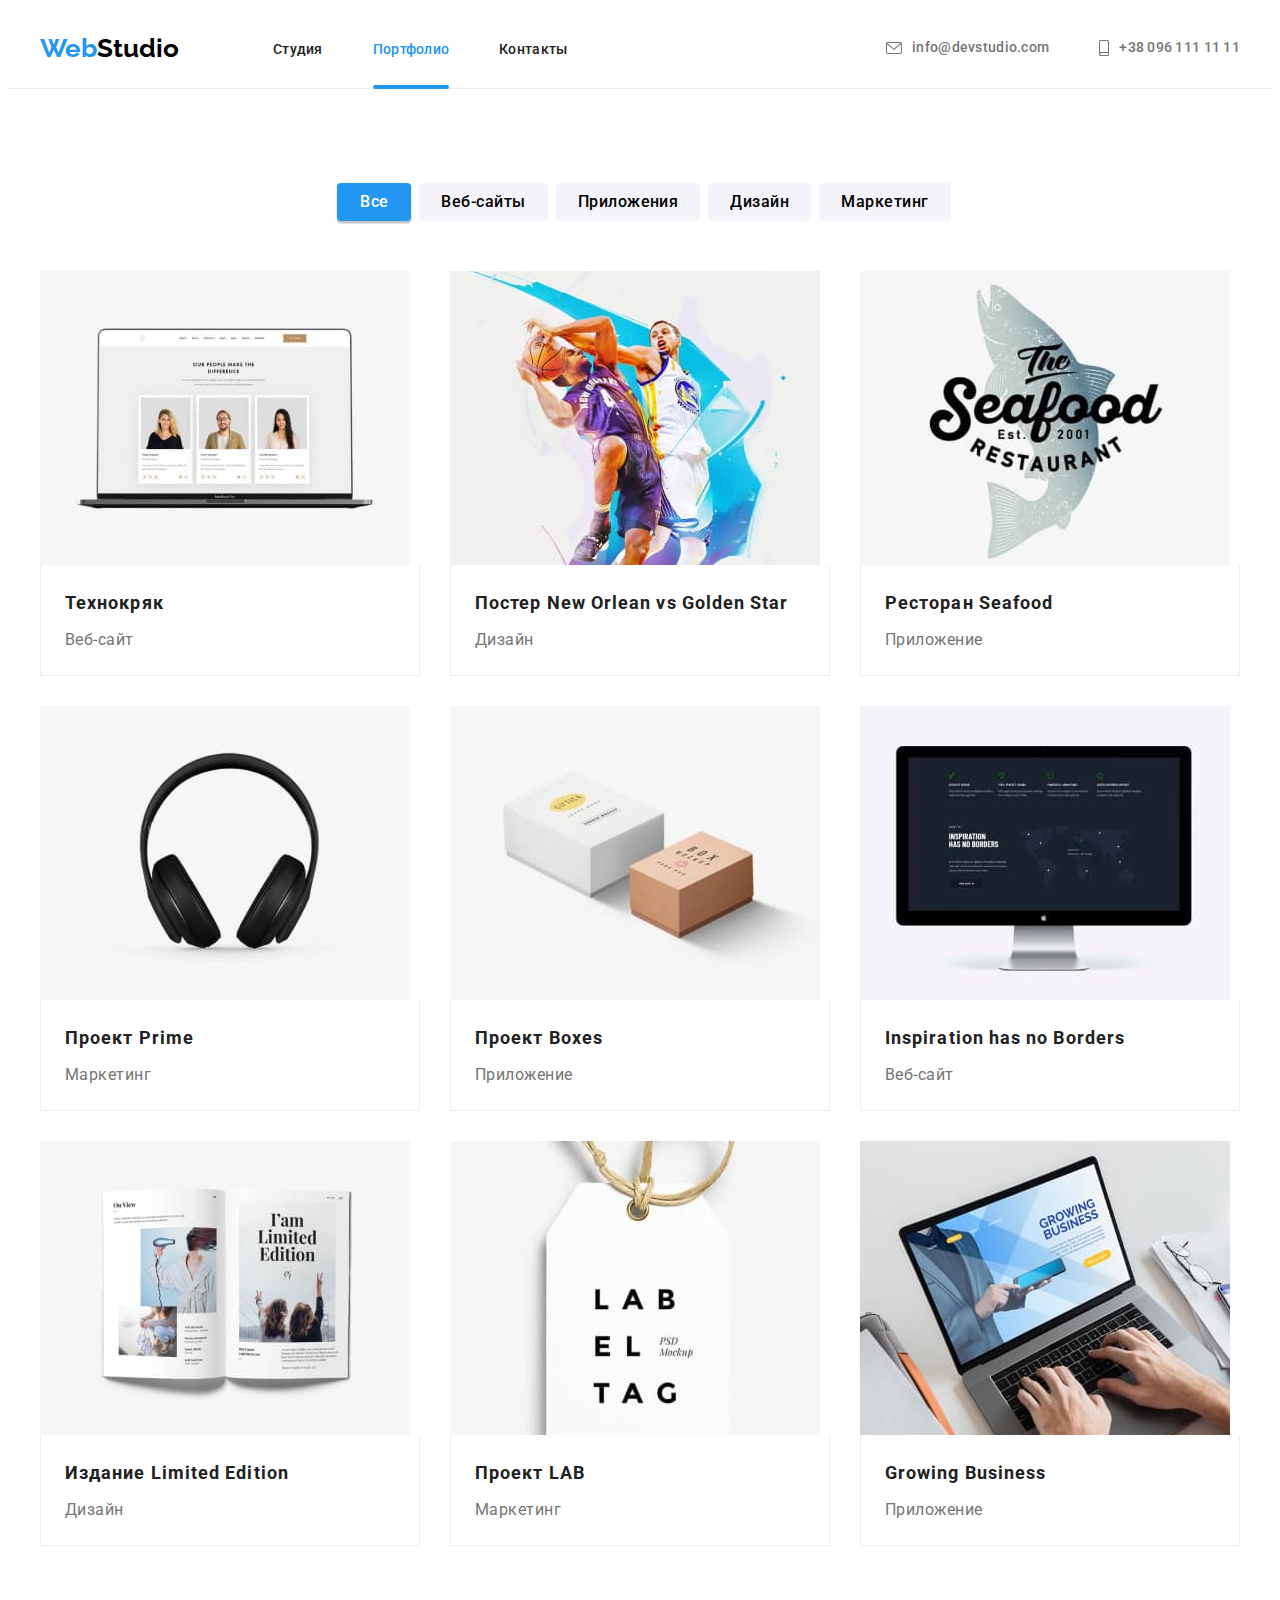
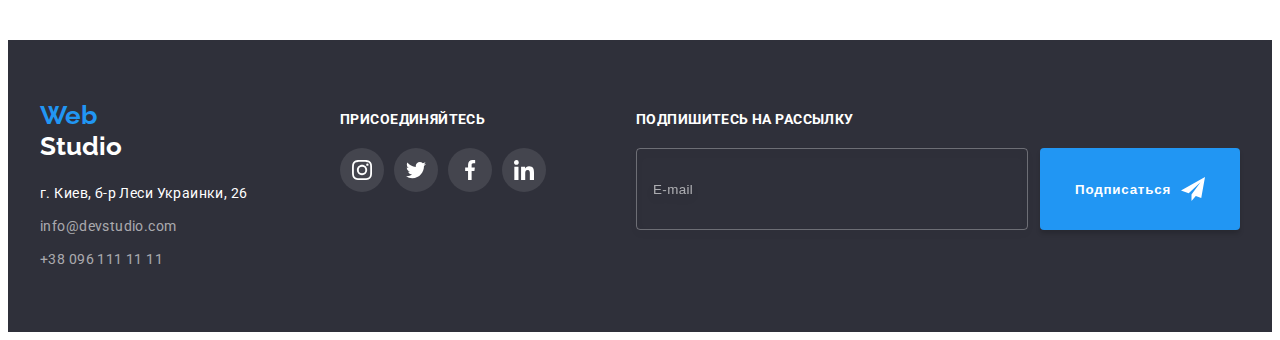
==== portfolio.html @ 6c7c6508 "first commit" ====
<!DOCTYPE html>
<html lang="ru">
	<head>
		<meta charset="UTF-8" />
		<meta http-equiv="X-UA-Compatible" content="IE=edge" />
		<meta name="viewport" content="width=device-width, initial-scale=1.0" />
		<title lang="en">WebStudio</title>
		<link rel="preconnect" href="https://fonts.googleapis.com" />
		<link rel="preconnect" href="https://fonts.gstatic.com" crossorigin />
		<link
			href="https://fonts.googleapis.com/css2?family=Raleway:wght@700&family=Roboto:wght@400;500;700;900&display=swap"
			rel="stylesheet"
		/>
		<link
			rel="stylesheet"
			href="https://cdnjs.cloudflare.com/ajax/libs/modern-normalize/1.1.0/modern-normalize.min.css"
			integrity="sha512-wpPYUAdjBVSE4KJnH1VR1HeZfpl1ub8YT/NKx4PuQ5NmX2tKuGu6U/JRp5y+Y8XG2tV+wKQpNHVUX03MfMFn9Q=="
			crossorigin="anonymous"
			referrerpolicy="no-referrer"
		/>
		<link rel="stylesheet" href="./css/styles.css" />
	</head>
	<body>
		<header class="page-header">
			<div class="container header-container">
				<nav class="navigation">
					<a class="logo link" href="./index.html" lang="en">
						<span class="logo-font-size logo-accent-color">Web</span>
						<span class="logo-font-size">Studio</span>
					</a>
					<ul class="menu-nav list">
						<li class="menu-nav-item">
							<a class="link" href="./index.html">Студия</a>
						</li>

						<li class="menu-nav-item">
							<a class="link current" href="./portfolio.html">Портфолио</a>
						</li>

						<li class="menu-nav-item">
							<a class="link" href="">Контакты</a>
						</li>
					</ul>
				</nav>

				<ul class="menu-contacts list">
					<li class="menu-contacts-item">
						<a class="link" href="mailto:info@devstudio.com">
							<svg class="menu-contact-icon" width="16" height="12">
								<use href="./images/sprite.svg#envelope"></use>
							</svg>
							info@devstudio.com
						</a>
					</li>

					<li class="menu-contacts-item">
						<a class="link" href="tel:+380961111111">
							<svg class="menu-contact-icon" width="10" height="16">
								<use href="./images/sprite.svg#phone"></use>
							</svg>
							+38 096 111 11 11
						</a>
					</li>
				</ul>
			</div>
		</header>

		<main>
			<section class="section">
				<div class="container">
					<h1 class="visually-hidden">Портфолио</h1>

					<ul class="list filter-list">
						<li class="filter-list-item">
							<button class="filter-btn button current" type="button">Все</button>
						</li>

						<li class="filter-list-item">
							<button class="filter-btn button" type="button">Веб-сайты</button>
						</li>

						<li class="filter-list-item">
							<button class="filter-btn button" type="button">Приложения</button>
						</li>

						<li class="filter-list-item">
							<button class="filter-btn button" type="button">Дизайн</button>
						</li>

						<li class="filter-list-item">
							<button class="filter-btn button" type="button">Маркетинг</button>
						</li>
					</ul>

					<ul class="list project-list">
						<li class="project-card">
							<a class="project-link link" href="">
								<div class="project-thumb">
									<img
										src="./images/portfolio/portfolio-img-1.jpg"
										alt="Фрагмент страницы веб-сайта"
										width="370"
										height="294"
									/>
									<div class="project-overlay">
										<p class="project-overlay-text">
											Ресурс предлагает комплексные предложения с разным уровнем функционала и сервисов. Все это
											позволит посетителю получить исчерпывающие сведения
											<br />
											о компании или частном лице.
										</p>
									</div>
								</div>
								<div class="project-description">
									<h2 class="project-name">Технокряк</h2>
									<p class="project-category">Веб-сайт</p>
								</div>
							</a>
						</li>

						<li class="project-card">
							<a class="project-link link" href="">
								<div class="project-thumb">
									<img
										src="./images/portfolio/portfolio-img-2.jpg"
										alt="Фрагмент дизайна постера"
										width="370"
										height="294"
									/>
									<div class="project-overlay">
										<p class="project-overlay-text">
											Ресурс предлагает комплексные предложения с разным уровнем функционала и сервисов. Все это
											позволит посетителю получить исчерпывающие сведения
											<br />
											о компании или частном лице.
										</p>
									</div>
								</div>
								<div class="project-description">
									<h2 class="project-name">Постер New Orlean vs Golden Star</h2>
									<p class="project-category">Дизайн</p>
								</div>
							</a>
						</li>

						<li class="project-card">
							<a class="project-link link" href="">
								<div class="project-thumb">
									<img
										src="./images/portfolio/portfolio-img-3.jpg"
										alt="Фрагмент главной страницы приложения"
										width="370"
										height="294"
									/>
									<div class="project-overlay">
										<p class="project-overlay-text">
											Ресурс предлагает комплексные предложения с разным уровнем функционала и сервисов. Все это
											позволит посетителю получить исчерпывающие сведения
											<br />
											о компании или частном лице.
										</p>
									</div>
								</div>
								<div class="project-description">
									<h2 class="project-name">Ресторан Seafood</h2>
									<p class="project-category">Приложение</p>
								</div>
							</a>
						</li>

						<li class="project-card">
							<a class="project-link link" href="">
								<div class="project-thumb">
									<img
										src="./images/portfolio/portfolio-img-4.jpg"
										alt="Фрагмент главной страницы проекта"
										width="370"
										height="294"
									/>
									<div class="project-overlay">
										<p class="project-overlay-text">
											Ресурс предлагает комплексные предложения с разным уровнем функционала и сервисов. Все это
											позволит посетителю получить исчерпывающие сведения
											<br />
											о компании или частном лице.
										</p>
									</div>
								</div>
								<div class="project-description">
									<h2 class="project-name">Проект Prime</h2>
									<p class="project-category">Маркетинг</p>
								</div>
							</a>
						</li>

						<li class="project-card">
							<a class="project-link link" href="">
								<div class="project-thumb">
									<img
										src="./images/portfolio/portfolio-img-5.jpg"
										alt="Фрагмент главной страницы приложения"
										width="370"
										height="294"
									/>
									<div class="project-overlay">
										<p class="project-overlay-text">
											Ресурс предлагает комплексные предложения с разным уровнем функционала и сервисов. Все это
											позволит посетителю получить исчерпывающие сведения
											<br />
											о компании или частном лице.
										</p>
									</div>
								</div>
								<div class="project-description">
									<h2 class="project-name">Проект Boxes</h2>
									<p class="project-category">Приложение</p>
								</div>
							</a>
						</li>

						<li class="project-card">
							<a class="project-link link" href="">
								<div class="project-thumb">
									<img
										src="./images/portfolio/portfolio-img-6.jpg"
										alt="Фрагмент страницы веб-сайта"
										width="370"
										height="294"
									/>
									<div class="project-overlay">
										<p class="project-overlay-text">
											Ресурс предлагает комплексные предложения с разным уровнем функционала и сервисов. Все это
											позволит посетителю получить исчерпывающие сведения
											<br />
											о компании или частном лице.
										</p>
									</div>
								</div>
								<div class="project-description">
									<h2 class="project-name">Inspiration has no Borders</h2>
									<p class="project-category">Веб-сайт</p>
								</div>
							</a>
						</li>

						<li class="project-card">
							<a class="project-link link" href="">
								<div class="project-thumb">
									<img
										src="./images/portfolio/portfolio-img-7.jpg"
										alt="Фрагмент дизайна издания"
										width="370"
										height="294"
									/>
									<div class="project-overlay">
										<p class="project-overlay-text">
											Ресурс предлагает комплексные предложения с разным уровнем функционала и сервисов. Все это
											позволит посетителю получить исчерпывающие сведения
											<br />
											о компании или частном лице.
										</p>
									</div>
								</div>
								<div class="project-description">
									<h2 class="project-name">Издание Limited Edition</h2>
									<p class="project-category">Дизайн</p>
								</div>
							</a>
						</li>

						<li class="project-card">
							<a class="project-link link" href="">
								<div class="project-thumb">
									<img
										src="./images/portfolio/portfolio-img-8.jpg"
										alt="Фрагмент главной страницы проекта"
										width="370"
										height="294"
									/>
									<div class="project-overlay">
										<p class="project-overlay-text">
											Ресурс предлагает комплексные предложения с разным уровнем функционала и сервисов. Все это
											позволит посетителю получить исчерпывающие сведения
											<br />
											о компании или частном лице.
										</p>
									</div>
								</div>
								<div class="project-description">
									<h2 class="project-name">Проект LAB</h2>
									<p class="project-category">Маркетинг</p>
								</div>
							</a>
						</li>

						<li class="project-card">
							<a class="project-link link" href="">
								<div class="project-thumb">
									<img
										src="./images/portfolio/portfolio-img-9.jpg"
										alt="Фрагмент главной страницы приложения"
										width="370"
										height="294"
									/>
									<div class="project-overlay">
										<p class="project-overlay-text">
											Ресурс предлагает комплексные предложения с разным уровнем функционала и сервисов. Все это
											позволит посетителю получить исчерпывающие сведения
											<br />
											о компании или частном лице.
										</p>
									</div>
								</div>
								<div class="project-description">
									<h2 class="project-name">Growing Business</h2>
									<p class="project-category">Приложение</p>
								</div>
							</a>
						</li>
					</ul>
				</div>
			</section>
		</main>

		<footer class="page-footer">
			<div class="container footer-container">
				<div class="footer-address-box">
					<a class="logo link" href="./index.html" lang="en">
						<span class="logo-font-size logo-accent-color">Web</span>
						<span class="logo-font-size">Studio</span>
					</a>
					<address>
						<ul class="list contact-list">
							<li class="contact-list-item">
								<a class="link opacity-link" href="https://goo.gl/maps/CGZ676xCDxBF31A58">
									г. Киев, б-р Леси Украинки, 26
								</a>
							</li>

							<li class="contact-list-item">
								<a class="link" href="mailto:info@devstudio.com">info@devstudio.com</a>
							</li>

							<li class="contact-list-item">
								<a class="link" href="tel:+380961111111">+38 096 111 11 11</a>
							</li>
						</ul>
					</address>
				</div>
				<div class="footer-social-box">
					<p class="footer-social-call">присоединяйтесь</p>
					<ul class="footer-list list">
						<li class="footer-list-item">
							<a
								class="footer-list-link link"
								href="https://www.instagram.com/"
								target="_blank"
								rel="noreferrer noopener"
							>
								<svg class="footer-list-icon" width="20" height="20">
									<use href="./images/sprite.svg#instagram"></use>
								</svg>
							</a>
						</li>

						<li class="footer-list-item">
							<a class="footer-list-link link" href="https://twitter.com" target="_blank" rel="noreferrer noopener">
								<svg class="footer-list-icon" width="20" height="20">
									<use href="./images/sprite.svg#twitter"></use>
								</svg>
							</a>
						</li>

						<li class="footer-list-item">
							<a
								class="footer-list-link link"
								href="https://www.facebook.com/"
								target="_blank"
								rel="noreferrer noopener"
							>
								<svg class="footer-list-icon" width="20" height="20">
									<use href="./images/sprite.svg#facebook"></use>
								</svg>
							</a>
						</li>

						<li class="footer-list-item">
							<a
								class="footer-list-link link"
								href="https://www.linkedin.com/"
								target="_blank"
								rel="noreferrer noopener"
							>
								<svg class="footer-list-icon" width="20" height="20">
									<use href="./images/sprite.svg#linkedin"></use>
								</svg>
							</a>
						</li>
					</ul>
				</div>
				<form class="footer-form">
					<p class="footer-form-call">Подпишитесь на рассылку</p>
					<div class="footer-form-wrapper">
						<input class="footer-form-input" type="email" name="mailing" placeholder="E-mail" />
						<button class="footer-form-btn">
							<span class="footer-form-btn-text">Подписаться</span>
						</button>
					</div>
				</form>
			</div>
		</footer>
	</body>
</html>
---- css/styles.css ----
:root {
  --primary-font-family: 'Roboto', sans-serif;
  --main-logo-font-family: 'Raleway', sans-serif;

  --primary-text-color: #212121;
  --secondary-text-color: #757575;
  --opacity-text-color: rgba(255, 255, 255, 0.6);
  --placeholder-text-color: rgba(117, 117, 117, 0.5);
  --accent-color: #2196F3;
  --btn-color-hover: #188CE8;
  --primary-white-color: #ffffff;
  --primary-bg-color: #2F303A;
  --secondary-bg-color: #F5F4FA;  
  --activity-bg-color: rgba(47, 48, 58, 0.8);
  --fallback-bg-color: #C4C4C4;
  --backdrop-bg-color: rgba(0, 0, 0, 0.2);
  --logo-black-color: #000000;  
  --primary-border-color: #EEEEEE;
  --secondary-border-color: #ECECEC;  
  --primary-icon-color: #AFB1B8;
  --bg-icon-color: rgba(255, 255, 255, 0.1);  
  --overlay-card-color: rgba(33, 150, 243, 0.9);
  --project-card-gap: 30px;

  --duration: 250ms;
  --timing-function: cubic-bezier(0.4, 0, 0.2, 1);  
}

/* ----- START - COMMON STYLES ----- */

body {  
  font-family: var(--primary-font-family);
  color: var(--primary-text-color);

  background-color: var(--primary-white-color);
}

h1,
h2,
h3,
h4,
h5,
h6,
p {
  margin-top: 0;
  margin-bottom: 0;
}

ul,
ol {
  margin-top: 0;
  margin-bottom: 0;
  padding-left: 0;
}

img {
  display: block;
  max-width: 100%;
  height: auto;
}

.list {
  list-style: none;  
}

.link {
  text-decoration: none;  
}

.container {
  width: 1200px;
  margin-left: auto;
  margin-right: auto;
  padding-left: 15px;
  padding-right: 15px;
}

.visually-hidden {
  position: absolute;
  width: 1px;
  height: 1px;
  margin: -1px;
  border: 0;
  padding: 0;
  white-space: nowrap;
  clip-path: inset(100%);
  clip: rect(0 0 0 0);
  overflow: hidden;
}

.section {
  padding-top: 94px;
  padding-bottom: 94px;
}

/* ===== END - COMMON STYLES ===== */

/* ----- START - COMPONENTS ----- */

.section-title {
  font-size: 36px;
  line-height: 1.17;
  letter-spacing: 0.03em;
  text-align: center;
}

.button {
  font-family: inherit;
  font-size: 16px;
  cursor: pointer;
}

.social-list {
  display: flex;
  justify-content: center;
  margin-top: 16px;
  margin-bottom: 30px;
}

.social-list-item {
  width: 44px;
  height: 44px;  
}

.social-list-item:not(:first-child) {
  margin-left: 10px;
}

.social-list-link {
  display: flex;
  align-items: center;
  justify-content: center;
  width: 100%;
  height: 100%;

  fill: var(--primary-icon-color);
  background-color: var(--primary-white-color);
  border-radius: 50%;
  transition: background-color var(--duration) var(--timing-function);  
}

.social-list-icon {
  transition: fill var(--duration) var(--timing-function);
}

.social-list-link:hover,
.social-list-link:focus {
  background-color: var(--accent-color);
}

.social-list-link:hover .social-list-icon,
.social-list-link:focus .social-list-icon {
  fill: var(--primary-white-color);
}

.backdrop {
  position: fixed;
  top: 0;
  left: 0;  

  width: 100vw;
  height: 100vh;

  background-color: var(--backdrop-bg-color);
  transform: scale(1) rotate(360deg);
  transition: transform var(--duration) var(--timing-function),              
              visibility var(--duration) var(--timing-function);
}

.backdrop.is-hidden {
  transform: scale(0) rotate(0deg);  
  visibility: hidden;
  pointer-events: none;
}

.modal {
  position: absolute;
  top: 50%;
  left: 50%;
  transform: translate(-50%, -50%);

  width: 528px;
  height: 582px;  
  padding: 40px;  
  
  background-color: var(--primary-white-color);
  box-shadow: 0px 1px 3px rgba(0, 0, 0, 0.12),
              0px 1px 1px rgba(0, 0, 0, 0.14),
              0px 2px 1px rgba(0, 0, 0, 0.2);
  border-radius: 4px;
}

.modal-close-btn {
  position: absolute;
  top: 8px;
  right: 8px;  
  
  display: flex;
  justify-content: center;
  align-items: center;
  width: 30px;
  height: 30px;
  padding: 0; 
  
  border: 1px solid rgba(0, 0, 0, 0.1);
  border-radius: 50%;
  background-color: transparent;  

  cursor: pointer;  
}

.modal-close-icon {
  transition: fill var(--duration) var(--timing-function);
}

.modal-close-btn:hover .modal-close-icon,
.modal-close-btn:focus .modal-close-icon {
  fill: var(--accent-color);
}

.contact-form-call {
  display: block;
  text-align: center;  
  
  font-weight: 700;
  font-size: 20px;
  line-height: 1.15;
  letter-spacing: 0.03em;
}

.contact-form {
  margin-top: 12px;
}

.contact-form-list {
  line-height: 0.01;  
}

.contact-form-list-item:not(:first-child) {
  margin-top: 10px;
}

.contact-form-label-text {  
  font-size: 12px;
  line-height: 1.17;
  letter-spacing: 0.01em;
  color: var(--secondary-text-color);  
}

.contact-form-input-wrapper {
  position: relative;
  
  display: block;
  margin-top: 4px;
  
  color: var(--accent-color);
}

.contact-form-input,
.contact-form-message {
  width: 100%;    

  border: 1px solid rgba(33, 33, 33, 0.2);
  border-radius: 4px;
  transition: border-color var(--duration) var(--timing-function);
}

.contact-form-input {  
  height: 40px;
  padding-left: 42px;  
}

.contact-form-message {
  resize: none;   
  height: 120px;  
  margin-top: 4px;
  padding: 12px 16px;  
}

.contact-form-label .contact-form-message::placeholder {  
  font-size: 12px;
  line-height: 1.17;
  letter-spacing: 0.01em;
  color: var(--placeholder-text-color);  
}

.contact-form-input:focus + .contact-form-input-icon {
  fill: var(--accent-color);
}

.contact-form-input:focus,   
.contact-form-message:focus {  
  outline: none;  
  border-color: var(--accent-color);  
}

.contact-form-input-icon {
  position: absolute;
  top: 50%;
  left: 12px;
  transform: translateY(-50%); 
  transition: fill var(--duration) var(--timing-function); 
}

.contact-form-checkbox-wrapper {
  margin-top: 20px;  
}

.text-agreement-link {
  color: var(--accent-color);
}

.contact-form-checkbox-label {
  display: flex;
  justify-content: center;
  align-items: center;
  
  cursor: pointer;
}

.contact-form-checkbox-label > .contact-form-label-text {
  margin-left: 7px;

  font-size: 14px;
  line-height: 1.71;
  letter-spacing: 0.03em;
}

.contact-form-checkbox-label::before {
  content: '';  
  width: 16px;
  height: 15px;
  border-radius: 2px;
  
  background-image: url(../images/icons/checkbox-off-icon.svg);
  background-repeat: no-repeat;  
}

.contact-form-checkbox-input:checked + .contact-form-checkbox-label::before {
  background-color: var(--accent-color);
  background-image: url(../images/icons/checkbox-on-icon.svg);
}

.contact-form-checkbox-input:focus + .contact-form-checkbox-label::before {
  outline: 2px solid var(--accent-color);
  outline-offset: 2px;             
}

.contact-form-submit-btn {
  display: block;
  min-width: 200px;
  padding: 10px 26px;
  margin-top: 30px;
  margin-left: auto;
  margin-right: auto;

  font-weight: 700;
  line-height: 1.88;
  letter-spacing: 0.06em;
  color: var(--primary-white-color);

  background-color: var(--accent-color);
  border: none;
  border-radius: 4px;
  box-shadow: 0px 4px 4px rgba(0, 0, 0, 0.15);
  transition: background-color var(--duration) var(--timing-function);
}

.contact-form-submit-btn:hover,
.contact-form-submit-btn:focus {
  background-color: var(--btn-color-hover);
}

/* ===== END - COMPONENTS ===== */

/* ----- START - HEADER ----- */

.page-header {
  background-color: var(--primary-white-color);
  border-bottom: 1px solid var(--secondary-border-color);
}

.header-container {
  display: flex;
  justify-content: space-between;
  align-items: center;
}

.navigation {
  display: flex;
  align-items: center;  
}

.logo {
  padding-top: 24px;
  padding-bottom: 24px;
  margin-right: 94px;
  
  font-family: var(--main-logo-font-family);
  font-weight: 700;
  font-size: 0;
  line-height: 1.19;
  letter-spacing: 0.03em;
  color: var(--logo-black-color);      
}

.logo-font-size {    
  font-size: 26px;  
}

.logo-accent-color {
  color: var(--accent-color);
}

.menu-nav {
  display: flex;
  justify-content: space-between;    
}

.menu-nav-item:not(:first-child), 
.menu-contacts-item:not(:first-child) {
  margin-left: 50px;
}

.menu-nav .link,
.menu-contacts .link {
  padding-top: 32px;
  padding-bottom: 32px;

  font-weight: 500;
  font-size: 14px;
  line-height: 1.14;
  letter-spacing: 0.02em;
  color: var(--primary-text-color);

  transition: color var(--duration) var(--timing-function);
}

.menu-contacts {
  display: flex;  
}

.menu-contacts .link {
  display: flex;
  align-items: center;  
  
  color: var(--secondary-text-color);   
}

.menu-nav .link.current,
.menu-nav .link:hover, 
.menu-nav .link:focus,
.menu-contacts .link:hover,
.menu-contacts .link:focus {
  color: var(--accent-color);  
}

.menu-nav .link {
  position: relative; 
}

.menu-nav .link::after {
  content: '';
  
  position: absolute;
  bottom: 0;

  display: block;
  width: 100%;
  height: 4px;

  background-color: var(--accent-color);
  border-radius: 2px;  
  transform: scaleX(0);  
  transition: transform var(--duration) var(--timing-function);
}

.menu-nav .link.current:after,
.menu-nav .link:hover::after, 
.menu-nav .link:focus::after {
  transform: scaleX(1);
}

.menu-contact-icon {
  margin-right: 10px;
  fill: currentColor;
}

/* ===== END - HEADER ===== */

/* ----- START - HERO ----- */
.hero {
  max-width: 1600px;
  min-height: 600px;  
  margin-left: auto;
  margin-right: auto;
  padding-top: 200px;
  padding-bottom: 200px;  

  text-align: center;

  background-image: linear-gradient(
      to right,
      rgba(47, 48, 58, 0.4),
      rgba(47, 48, 58, 0.4)),
      url('../images/bg-hero.jpg');
  background-size: cover;
  background-repeat: no-repeat;  
  background-color: var(--fallback-bg-color);  
}

.hero-title {  
  width: 696px;
  margin: 0 auto;
  
  font-weight: 900;
  font-size: 44px;
  line-height: 1.36;
  letter-spacing: 0.06em;
  color: var(--primary-white-color);
  text-transform: uppercase;  
}

.hero-btn {
  min-width: 200px;  
  padding: 10px 26px;
  margin-top: 30px;

  font-weight: 700;
  line-height: 1.88;
  letter-spacing: 0.06em;
  color: var(--primary-white-color);

  background-color: var(--accent-color);
  border: none;
  border-radius: 4px;
  box-shadow: 0px 4px 4px rgba(0, 0, 0, 0.15);
  transition: background-color var(--duration) var(--timing-function);
}

.hero-btn:hover, 
.hero-btn:focus {
  background-color: var(--btn-color-hover);
}

/* ===== END - HERO ===== */

/* ----- START - FEATURES ----- */

.feature-section {
  padding-bottom: 0;
}

.feature-list {
  display: flex;
  justify-content: space-between;  
}

.feature-list-item {
  flex-basis: calc((100% - 90px) / 4);
}

.feature-title {
  margin-top: 30px;

  font-size: 14px;
  line-height: 1.14;
  letter-spacing: 0.03em;
  text-transform: uppercase;
}

.feature-description {
  margin-top: 10px;

  font-weight: 400;
  font-size: 14px;
  line-height: 1.71;
  letter-spacing: 0.03em;
  color: var(--secondary-text-color);
}

.feature-icon-box {
  display: flex;
  justify-content: center;
  align-items: center;  
  height: 120px;

  background-color: var(--secondary-bg-color);
  border-radius: 4px;
}

/* ===== END - FEATURES ===== */

/* ----- START - ACTIVITY ----- */

.activity-list {
  display: flex;
  justify-content: space-between;
  margin-top: 50px;
}

.activity-list-item {
  position: relative;   
}

.activity-title {
  position: absolute;
  bottom: 0;  
  
  display: flex;
  align-items: center;
  justify-content: center;
  width: 100%;
  height: 70px;

  font-size: 14px;
  line-height: 1.14;
  letter-spacing: 0.03em;
  color: var(--primary-white-color);  
  text-transform: uppercase;

  background-color: var(--activity-bg-color);

  pointer-events: none;
}

/* ===== END - ACTIVITY ===== */

/* ----- START - STAFF ----- */

.staff {
  background-color: var(--secondary-bg-color);
}

.staff-list {
  display: flex;
  flex-wrap: wrap;
  margin-left: -30px;  
  margin-top: 50px;
}

.staff-list-item {
  margin-left: 30px;  
  
  background-color: var(--primary-white-color);
  box-shadow: 0px 1px 3px rgba(0, 0, 0, 0.12),
              0px 1px 1px rgba(0, 0, 0, 0.14),
              0px 2px 1px rgba(0, 0, 0, 0.2);
  border-radius: 0px 0px 4px 4px;  
}

.staff-name,
.staff-position {
  font-size: 16px;
  line-height: 1.19;
  letter-spacing: 0.03em;
  text-transform: capitalize;
  text-align: center;
}

.staff-name {
  margin-top: 30px;
  font-weight: 500;  
}

.staff-position {
  margin-top: 10px;  
  color: var(--secondary-text-color);
}

/* ===== END - STAFF ===== */

/* ----- START - CLIENTS ----- */

.client-list {
  display: flex;
  justify-content: center;
  margin-top: 50px;
} 

.client-list-item {
  width: 170px;
  height: 92px;  
}

.client-list-item:not(:first-child) {
  margin-left: 30px;
}

.client-list-link {
  display: flex;
  align-items: center;
  justify-content: center;
  width: 100%;
  height: 100%;  

  color: var(--primary-icon-color);

  background-color: var(--primary-white-color);
  border: 1px solid var(--primary-icon-color);
  border-radius: 4px;
  transition: border-color var(--duration) var(--timing-function),
                     color var(--duration) var(--timing-function);
              
}

.client-list-icon {
  fill: currentColor;
}

.client-list-link:hover,
.client-list-link:focus {
  color: var(--accent-color);
  border-color: var(--accent-color);
}

.client-list-link:hover .client-list-icon,
.client-list-link:focus .client-list-icon {
  fill: currentColor;
}

/* ===== END - CLIENTS ===== */

/* ----- START - FOOTER ----- */

.page-footer {
  padding-top: 60px;
  padding-bottom: 60px;

  background-color: var(--primary-bg-color);  
}

.footer-container {
  display: flex;
  align-items: baseline;  
}

.page-footer .logo {  
  color: var(--primary-white-color);
}

.contact-list {
  margin-top: 20px;
}

.contact-list-item:not(:first-child) {
  margin-top: 9px;
}

.contact-list .link {  
  font-size: 14px;
  line-height: 1.71;
  letter-spacing: 0.03em;
  font-style: normal;  
  color: var(--opacity-text-color);
  transition: color var(--duration) var(--timing-function);  
}

.contact-list .link:hover, 
.contact-list .link:focus {
  color: var(--accent-color);  
}

.contact-list .opacity-link {
  color: var(--primary-white-color);
}

.footer-social-box {  
  margin-left: 70px;  
}

.footer-form {
  margin-left: 90px;
}

.footer-social-call,
.footer-form-call {
  font-size: 14px;
  font-weight: 700;
  line-height: 1.14;
  letter-spacing: 0.03em;
  text-transform: uppercase;
  color: var(--primary-white-color);
}

.footer-list {
  display: flex;  
}

.footer-list-item {
  width: 44px;
  height: 44px;
  margin-top: 20px;  
}

.footer-list-item:not(:first-child) {
  margin-left: 10px;
}

.footer-list-link {
  display: flex;
  align-items: center;
  justify-content: center;
  width: 100%;
  height: 100%;

  fill: var(--primary-white-color);
  background-color: var(--bg-icon-color);
  border-radius: 50%;
  transition: background-color var(--duration) var(--timing-function);
}

.footer-list-link:hover,
.footer-list-link:focus {
  background-color: var(--accent-color);
}

.footer-form-wrapper {
  display: flex;
  margin-top: 20px;
}

.footer-form-input {
  width: 358px;
  height: 50px;
  padding: 15px 16px;
  
  color: var(--primary-white-color);

  border: 1px solid rgba(255, 255, 255, 0.3);  
  border-radius: 4px;
  filter: drop-shadow(0px 4px 4px rgba(0, 0, 0, 0.15));
  background-color: transparent;
}

.footer-form-input::placeholder {  
  line-height: 1.25;
  letter-spacing: 0.03em;
  color: var(--opacity-text-color);  
}

.footer-form-btn {  
  min-width: 200px;
  
  margin-left: 12px;
  padding: 10px 28px;  

  font-weight: 700;
  line-height: 1.88;
  letter-spacing: 0.06em;
  color: var(--primary-white-color);
  
  border: none;
  border-radius: 4px;
  box-shadow: 0px 4px 4px rgba(0, 0, 0, 0.15);
  background-color: var(--accent-color);
}

.footer-form-btn-text {
  display: inline-flex;
  align-items: center;
}

.footer-form-btn-text::after {  
  content: '';

  width: 24px;
  height: 24px;    
  margin-left: 10px;
  
  background-image: url(../images/icons/mailing-icon.svg);  
}

/* ===== END - FOOTER ===== */

/* ----- START - PORTFOLIO ----- */

.filter-list {
  display: flex;
  justify-content: center;
}

.filter-list-item:not(first-child) {
  margin-left: 8px;
}

.filter-btn {
  min-width: 74px;
  padding: 6px 22px;

  font-weight: 500;
  line-height: 1.63;
  letter-spacing: 0.03em;  

  background-color: var(--secondary-bg-color);
  border: none;
  border-radius: 4px;
  transition: background-color var(--duration) var(--timing-function),
                    box-shadow var(--duration) var(--timing-function),
                         color var(--duration) var(--timing-function);  
}

.button.current,
.filter-btn:hover, 
.filter-btn:focus {
  color: var(--primary-white-color);
  background-color: var(--accent-color);
  box-shadow: 0px 3px 1px rgba(0, 0, 0, 0.1),
              0px 1px 2px rgba(0, 0, 0, 0.08),
              0px 2px 2px rgba(0, 0, 0, 0.12);
}

.project-list {
  display: flex;
  flex-wrap: wrap;  
  margin-top: calc(-1 * var(--project-card-gap) + 50px);
  margin-left: calc(-1 * var(--project-card-gap));
}

.project-card {
  flex-basis: calc(100% / 3 - var(--project-card-gap));
  margin-top: var(--project-card-gap);
  margin-left: var(--project-card-gap);

  background-color: var(--primary-white-color);
}

.project-link {
  display: block;
  transition: box-shadow var(--duration) var(--timing-function);
}

.project-link:hover,
.project-link:focus {
  box-shadow: 0px 1px 1px rgba(0, 0, 0, 0.12),
              0px 4px 4px rgba(0, 0, 0, 0.06),
              1px 4px 6px rgba(0, 0, 0, 0.16);
}

.project-thumb {
  position: relative;
  overflow: hidden;
}

.project-overlay {  
  position: absolute;
  top: 0;
  left: 0;

  width: 100%;
  height: 100%;

  background-color: var(--overlay-card-color);
  transform: translateY(100%);
  transition: transform var(--duration) var(--timing-function);  
}

.project-overlay-text {
  position: absolute;  
  top: 50%;
  left: 50%;
  transform: translate(-50%, -50%);  
  
  width: 100%;
  padding: 24px;   
  
  font-size: 18px;  
  line-height: 1.56;
  letter-spacing: 0.03em;
  color: var(--primary-white-color);
}

.project-card:hover .project-overlay, 
.project-link:focus .project-overlay {
  transform: translateY(0);
}

.project-description {
  padding: 20px 24px;

  background-color: var(--primary-white-color);
  border: 1px solid var(--primary-border-color);
  border-top: none;
}

.project-name {
  font-size: 18px;
  line-height: 2;
  letter-spacing: 0.06em;
  color: var(--primary-text-color);
}

.project-category {
  margin-top: 4px;

  line-height: 1.88;
  letter-spacing: 0.03em;
  color: var(--secondary-text-color);
}

/* ===== END - PORTFOLIO ===== */
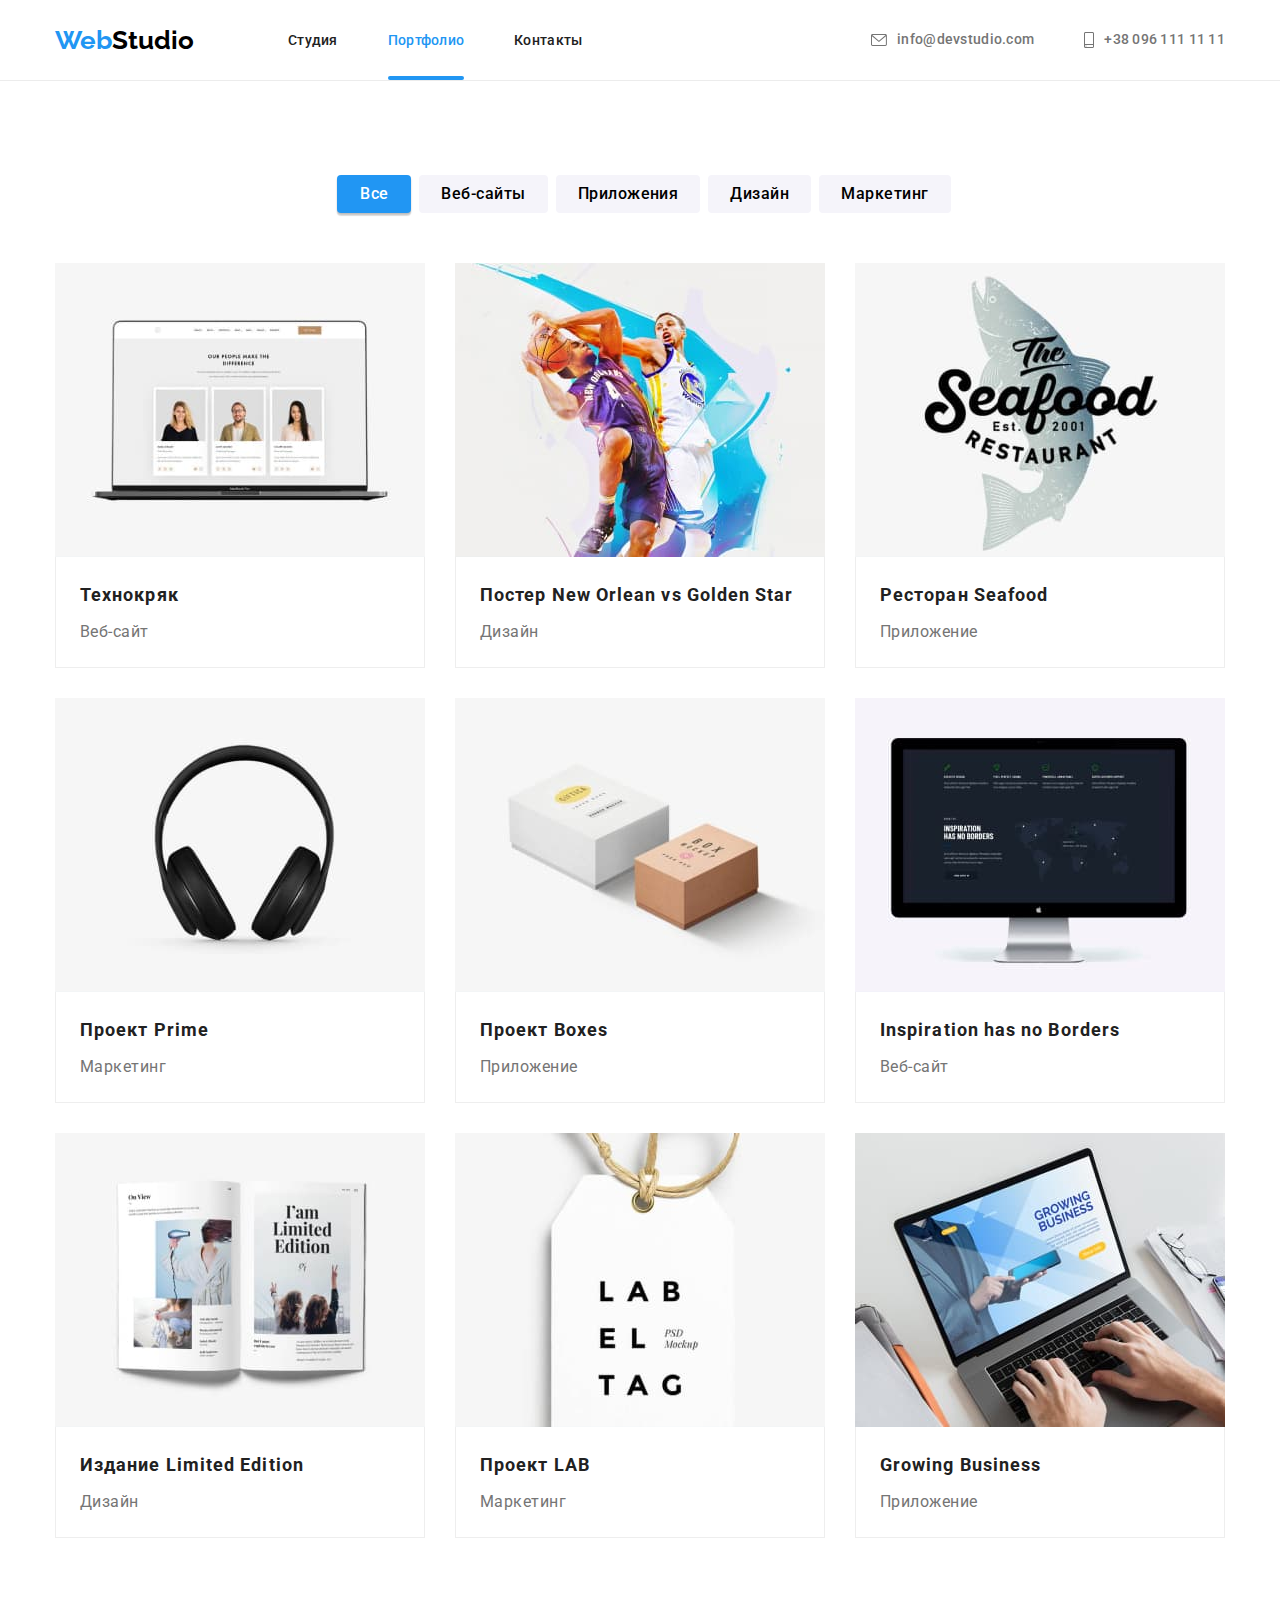
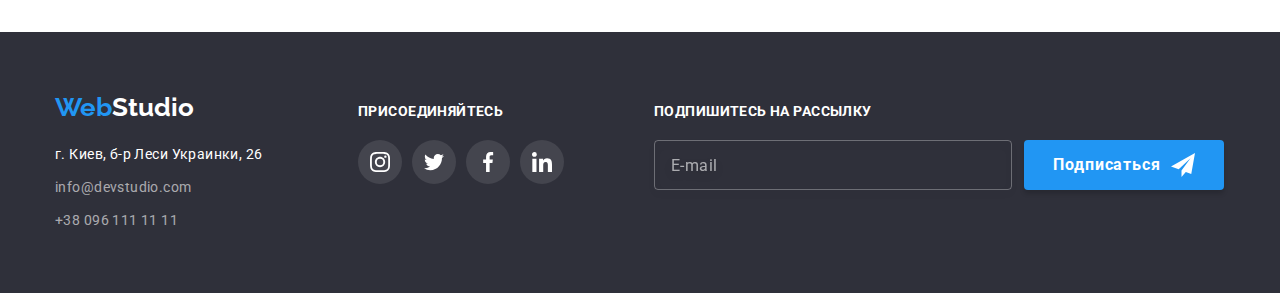
==== commit a50cec45: "added sass architecture" ====
--- a/portfolio.html
+++ b/portfolio.html
@@ -18,7 +18,7 @@
 			crossorigin="anonymous"
 			referrerpolicy="no-referrer"
 		/>
-		<link rel="stylesheet" href="./css/styles.css" />
+		<link rel="stylesheet" href="./css/portfolio.min.css" />
 	</head>
 	<body>
 		<header class="page-header">
--- a/css/portfolio.min.css
+++ b/css/portfolio.min.css
@@ -0,0 +1 @@
+:root{--primary-font-family: "Roboto", sans-serif;--main-logo-font-family: "Raleway", sans-serif;--primary-text-color: #212121;--secondary-text-color: #757575;--opacity-text-color: rgba(255, 255, 255, 0.6);--placeholder-text-color: rgba(117, 117, 117, 0.5);--accent-color: #2196F3;--btn-color-hover: #188CE8;--primary-white-color: #ffffff;--primary-bg-color: #2F303A;--secondary-bg-color: #F5F4FA;--activity-bg-color: rgba(47, 48, 58, 0.8);--fallback-bg-color: #C4C4C4;--backdrop-bg-color: rgba(0, 0, 0, 0.2);--logo-black-color: #000000;--primary-border-color: #EEEEEE;--secondary-border-color: #ECECEC;--primary-icon-color: #AFB1B8;--bg-icon-color: rgba(255, 255, 255, 0.1);--overlay-card-color: rgba(33, 150, 243, 0.9);--project-card-gap: 30px;--duration: 250ms;--timing-function: cubic-bezier(0.4, 0, 0.2, 1)}/*! modern-normalize v1.1.0 | MIT License | https://github.com/sindresorhus/modern-normalize */*,::before,::after{-webkit-box-sizing:border-box;box-sizing:border-box}html{line-height:1.15;-webkit-text-size-adjust:100%;-moz-tab-size:4;-o-tab-size:4;tab-size:4}body{margin:0;font-family:system-ui,-apple-system,"Segoe UI",Roboto,Helvetica,Arial,sans-serif,"Apple Color Emoji","Segoe UI Emoji"}hr{height:0;color:inherit}abbr[title]{-webkit-text-decoration:underline dotted;text-decoration:underline dotted}b,strong{font-weight:bolder}code,kbd,samp,pre{font-family:ui-monospace,SFMono-Regular,Consolas,"Liberation Mono",Menlo,monospace;font-size:1em}small{font-size:80%}sub,sup{font-size:75%;line-height:0;position:relative;vertical-align:baseline}sub{bottom:-0.25em}sup{top:-0.5em}table{text-indent:0;border-color:inherit}button,input,optgroup,select,textarea{font-family:inherit;font-size:100%;line-height:1.15;margin:0}button,select{text-transform:none}button,[type=button],[type=reset],[type=submit]{-webkit-appearance:button}::-moz-focus-inner{border-style:none;padding:0}:-moz-focusring{outline:1px dotted ButtonText}:-moz-ui-invalid{box-shadow:none}legend{padding:0}progress{vertical-align:baseline}::-webkit-inner-spin-button,::-webkit-outer-spin-button{height:auto}[type=search]{-webkit-appearance:textfield;outline-offset:-2px}::-webkit-search-decoration{-webkit-appearance:none}::-webkit-file-upload-button{-webkit-appearance:button;font:inherit}summary{display:list-item}.visually-hidden{position:absolute;width:1px;height:1px;margin:-1px;border:0;padding:0;white-space:nowrap;-webkit-clip-path:inset(100%);clip-path:inset(100%);clip:rect(0 0 0 0);overflow:hidden}h1,h2,h3,h4,h5,h6,p{margin-top:0;margin-bottom:0}ul,ol{margin-top:0;margin-bottom:0;padding-left:0}img{display:block;max-width:100%;height:auto}.list{list-style:none}.link{text-decoration:none}.container{width:1200px;margin-left:auto;margin-right:auto;padding-left:15px;padding-right:15px}body{font-family:var(--primary-font-family);color:var(--primary-text-color);background-color:var(--primary-white-color)}.section{padding-top:94px;padding-bottom:94px}.page-header{background-color:var(--primary-white-color);border-bottom:1px solid var(--secondary-border-color)}.header-container{display:-webkit-box;display:-ms-flexbox;display:flex;-webkit-box-pack:justify;-ms-flex-pack:justify;justify-content:space-between;-webkit-box-align:center;-ms-flex-align:center;align-items:center}.navigation{display:-webkit-box;display:-ms-flexbox;display:flex;-webkit-box-align:center;-ms-flex-align:center;align-items:center}.menu-nav{display:-webkit-box;display:-ms-flexbox;display:flex;-webkit-box-pack:justify;-ms-flex-pack:justify;justify-content:space-between}.menu-nav-item:not(:first-child),.menu-contacts-item:not(:first-child){margin-left:50px}.menu-nav .link,.menu-contacts .link{padding-top:32px;padding-bottom:32px;font-weight:500;font-size:14px;line-height:1.14;letter-spacing:.02em;color:var(--primary-text-color);-webkit-transition:color var(--duration) var(--timing-function);transition:color var(--duration) var(--timing-function)}.menu-contacts{display:-webkit-box;display:-ms-flexbox;display:flex}.menu-contacts .link{display:-webkit-box;display:-ms-flexbox;display:flex;-webkit-box-align:center;-ms-flex-align:center;align-items:center;color:var(--secondary-text-color)}.menu-nav .link.current,.menu-nav .link:hover,.menu-nav .link:focus,.menu-contacts .link:hover,.menu-contacts .link:focus{color:var(--accent-color)}.menu-nav .link{position:relative}.menu-nav .link::after{content:"";position:absolute;bottom:0;display:block;width:100%;height:4px;background-color:var(--accent-color);border-radius:2px;-webkit-transform:scaleX(0);transform:scaleX(0);-webkit-transition:-webkit-transform var(--duration) var(--timing-function);transition:-webkit-transform var(--duration) var(--timing-function);transition:transform var(--duration) var(--timing-function);transition:transform var(--duration) var(--timing-function), -webkit-transform var(--duration) var(--timing-function)}.menu-nav .link.current:after,.menu-nav .link:hover::after,.menu-nav .link:focus::after{-webkit-transform:scaleX(1);transform:scaleX(1)}.menu-contact-icon{margin-right:10px;fill:currentColor}.filter-list{display:-webkit-box;display:-ms-flexbox;display:flex;-webkit-box-pack:center;-ms-flex-pack:center;justify-content:center}.filter-list-item:not(first-child){margin-left:8px}.filter-btn{min-width:74px;padding:6px 22px;font-weight:500;line-height:1.63;letter-spacing:.03em;background-color:var(--secondary-bg-color);border:none;border-radius:4px;-webkit-transition:background-color var(--duration) var(--timing-function),color var(--duration) var(--timing-function),-webkit-box-shadow var(--duration) var(--timing-function);transition:background-color var(--duration) var(--timing-function),color var(--duration) var(--timing-function),-webkit-box-shadow var(--duration) var(--timing-function);transition:background-color var(--duration) var(--timing-function),box-shadow var(--duration) var(--timing-function),color var(--duration) var(--timing-function);transition:background-color var(--duration) var(--timing-function),box-shadow var(--duration) var(--timing-function),color var(--duration) var(--timing-function),-webkit-box-shadow var(--duration) var(--timing-function)}.button.current,.filter-btn:hover,.filter-btn:focus{color:var(--primary-white-color);background-color:var(--accent-color);-webkit-box-shadow:0px 3px 1px rgba(0,0,0,.1),0px 1px 2px rgba(0,0,0,.08),0px 2px 2px rgba(0,0,0,.12);box-shadow:0px 3px 1px rgba(0,0,0,.1),0px 1px 2px rgba(0,0,0,.08),0px 2px 2px rgba(0,0,0,.12)}.project-list{display:-webkit-box;display:-ms-flexbox;display:flex;-ms-flex-wrap:wrap;flex-wrap:wrap;margin-top:calc(-1*var(--project-card-gap) + 50px);margin-left:calc(-1*var(--project-card-gap))}.project-card{-ms-flex-preferred-size:calc(33.3333333333% - var(--project-card-gap));flex-basis:calc(33.3333333333% - var(--project-card-gap));margin-top:var(--project-card-gap);margin-left:var(--project-card-gap);background-color:var(--primary-white-color)}.project-link{display:block;-webkit-transition:-webkit-box-shadow var(--duration) var(--timing-function);transition:-webkit-box-shadow var(--duration) var(--timing-function);transition:box-shadow var(--duration) var(--timing-function);transition:box-shadow var(--duration) var(--timing-function), -webkit-box-shadow var(--duration) var(--timing-function)}.project-link:hover,.project-link:focus{-webkit-box-shadow:0px 1px 1px rgba(0,0,0,.12),0px 4px 4px rgba(0,0,0,.06),1px 4px 6px rgba(0,0,0,.16);box-shadow:0px 1px 1px rgba(0,0,0,.12),0px 4px 4px rgba(0,0,0,.06),1px 4px 6px rgba(0,0,0,.16)}.project-thumb{position:relative;overflow:hidden}.project-overlay{position:absolute;top:0;left:0;width:100%;height:100%;background-color:var(--overlay-card-color);-webkit-transform:translateY(100%);transform:translateY(100%);-webkit-transition:-webkit-transform var(--duration) var(--timing-function);transition:-webkit-transform var(--duration) var(--timing-function);transition:transform var(--duration) var(--timing-function);transition:transform var(--duration) var(--timing-function), -webkit-transform var(--duration) var(--timing-function)}.project-overlay-text{position:absolute;top:50%;left:50%;-webkit-transform:translate(-50%, -50%);transform:translate(-50%, -50%);width:100%;padding:24px;font-size:18px;line-height:1.56;letter-spacing:.03em;color:var(--primary-white-color)}.project-card:hover .project-overlay,.project-link:focus .project-overlay{-webkit-transform:translateY(0);transform:translateY(0)}.project-description{padding:20px 24px;background-color:var(--primary-white-color);border:1px solid var(--primary-border-color);border-top:none}.project-name{font-size:18px;line-height:2;letter-spacing:.06em;color:var(--primary-text-color)}.project-category{margin-top:4px;line-height:1.88;letter-spacing:.03em;color:var(--secondary-text-color)}.page-footer{padding-top:60px;padding-bottom:60px;background-color:var(--primary-bg-color)}.footer-container{display:-webkit-box;display:-ms-flexbox;display:flex;-webkit-box-align:baseline;-ms-flex-align:baseline;align-items:baseline}.page-footer .logo{color:var(--primary-white-color)}.contact-list{margin-top:20px}.contact-list-item:not(:first-child){margin-top:9px}.contact-list .link{font-size:14px;line-height:1.71;letter-spacing:.03em;font-style:normal;color:var(--opacity-text-color);-webkit-transition:color var(--duration) var(--timing-function);transition:color var(--duration) var(--timing-function)}.contact-list .link:hover,.contact-list .link:focus{color:var(--accent-color)}.contact-list .opacity-link{color:var(--primary-white-color)}.footer-social-box{margin-left:70px}.footer-form{margin-left:90px}.footer-social-call,.footer-form-call{font-size:14px;font-weight:700;line-height:1.14;letter-spacing:.03em;text-transform:uppercase;color:var(--primary-white-color)}.footer-list{display:-webkit-box;display:-ms-flexbox;display:flex}.footer-list-item{width:44px;height:44px;margin-top:20px}.footer-list-item:not(:first-child){margin-left:10px}.footer-list-link{display:-webkit-box;display:-ms-flexbox;display:flex;-webkit-box-align:center;-ms-flex-align:center;align-items:center;-webkit-box-pack:center;-ms-flex-pack:center;justify-content:center;width:100%;height:100%;fill:var(--primary-white-color);background-color:var(--bg-icon-color);border-radius:50%;-webkit-transition:background-color var(--duration) var(--timing-function);transition:background-color var(--duration) var(--timing-function)}.footer-list-link:hover,.footer-list-link:focus{background-color:var(--accent-color)}.footer-form-wrapper{display:-webkit-box;display:-ms-flexbox;display:flex;margin-top:20px}.footer-form-input{width:358px;height:50px;padding:15px 16px;color:var(--primary-white-color);border:1px solid rgba(255,255,255,.3);border-radius:4px;-webkit-filter:drop-shadow(0px 4px 4px rgba(0, 0, 0, 0.15));filter:drop-shadow(0px 4px 4px rgba(0, 0, 0, 0.15));background-color:rgba(0,0,0,0)}.footer-form-input::-webkit-input-placeholder{line-height:1.25;letter-spacing:.03em;color:var(--opacity-text-color)}.footer-form-input::-moz-placeholder{line-height:1.25;letter-spacing:.03em;color:var(--opacity-text-color)}.footer-form-input:-ms-input-placeholder{line-height:1.25;letter-spacing:.03em;color:var(--opacity-text-color)}.footer-form-input::-ms-input-placeholder{line-height:1.25;letter-spacing:.03em;color:var(--opacity-text-color)}.footer-form-input::placeholder{line-height:1.25;letter-spacing:.03em;color:var(--opacity-text-color)}.footer-form-btn{min-width:200px;margin-left:12px;padding:10px 28px;font-weight:700;line-height:1.88;letter-spacing:.06em;color:var(--primary-white-color);border:none;border-radius:4px;-webkit-box-shadow:0px 4px 4px rgba(0,0,0,.15);box-shadow:0px 4px 4px rgba(0,0,0,.15);background-color:var(--accent-color)}.footer-form-btn-text{display:-webkit-inline-box;display:-ms-inline-flexbox;display:inline-flex;-webkit-box-align:center;-ms-flex-align:center;align-items:center}.footer-form-btn-text::after{content:"";width:24px;height:24px;margin-left:10px;background-image:url(../images/icons/mailing-icon.svg)}.logo{padding-top:24px;padding-bottom:24px;margin-right:94px;font-family:var(--main-logo-font-family);font-weight:700;font-size:0;line-height:1.19;letter-spacing:.03em;color:var(--logo-black-color)}.logo-font-size{font-size:26px}.logo-accent-color{color:var(--accent-color)}.section-title{font-size:36px;line-height:1.17;letter-spacing:.03em;text-align:center}.social-list{display:-webkit-box;display:-ms-flexbox;display:flex;-webkit-box-pack:center;-ms-flex-pack:center;justify-content:center;margin-top:16px;margin-bottom:30px}.social-list-item{width:44px;height:44px}.social-list-item:not(:first-child){margin-left:10px}.social-list-link{display:-webkit-box;display:-ms-flexbox;display:flex;-webkit-box-align:center;-ms-flex-align:center;align-items:center;-webkit-box-pack:center;-ms-flex-pack:center;justify-content:center;width:100%;height:100%;fill:var(--primary-icon-color);background-color:var(--primary-white-color);border-radius:50%;-webkit-transition:background-color var(--duration) var(--timing-function);transition:background-color var(--duration) var(--timing-function)}.social-list-icon{-webkit-transition:fill var(--duration) var(--timing-function);transition:fill var(--duration) var(--timing-function)}.social-list-link:hover,.social-list-link:focus{background-color:var(--accent-color)}.social-list-link:hover .social-list-icon,.social-list-link:focus .social-list-icon{fill:var(--primary-white-color)}/*# sourceMappingURL=portfolio.min.css.map */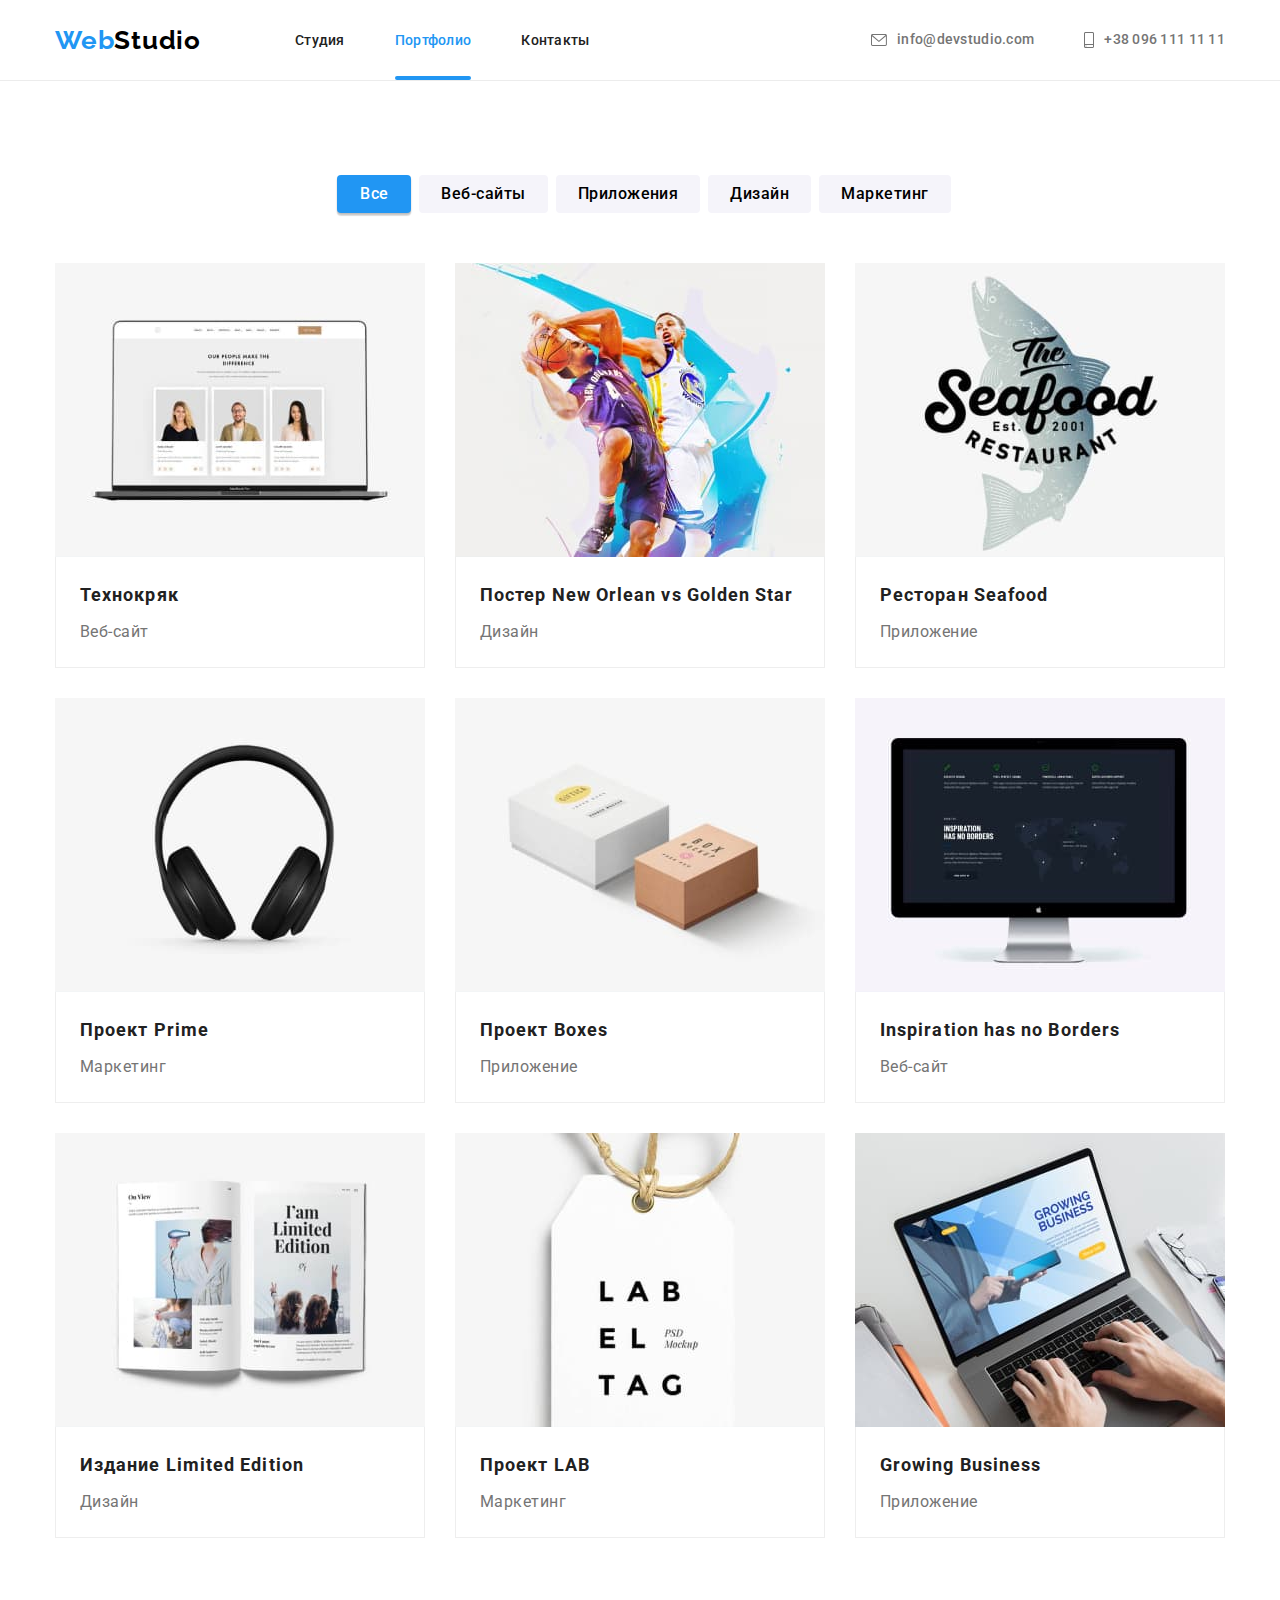
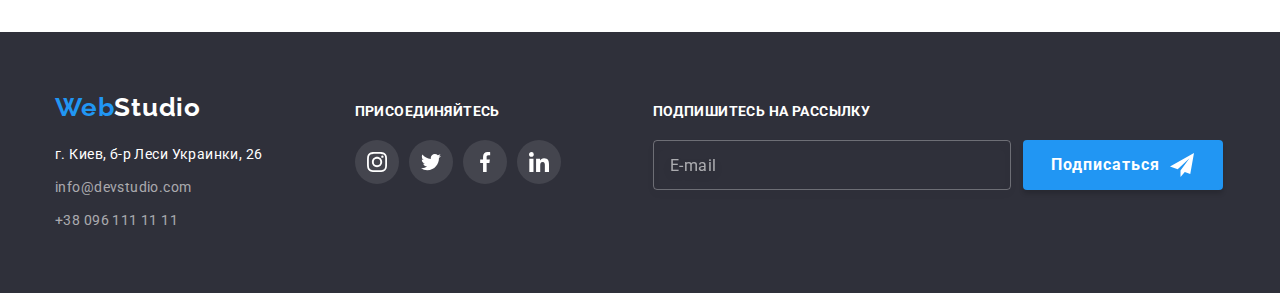
==== commit 2a8d9082: "Added BEM and some SASS styles" ====
--- a/portfolio.html
+++ b/portfolio.html
@@ -21,41 +21,40 @@
 		<link rel="stylesheet" href="./css/portfolio.min.css" />
 	</head>
 	<body>
-		<header class="page-header">
+		<header class="header">
 			<div class="container header-container">
-				<nav class="navigation">
+				<nav class="menu-nav">
 					<a class="logo link" href="./index.html" lang="en">
-						<span class="logo-font-size logo-accent-color">Web</span>
-						<span class="logo-font-size">Studio</span>
+						<span class="logo__font-size logo__accent-color">Web</span>
+						<span class="logo__font-size">Studio</span>
 					</a>
-					<ul class="menu-nav list">
-						<li class="menu-nav-item">
-							<a class="link" href="./index.html">Студия</a>
-						</li>
-
-						<li class="menu-nav-item">
-							<a class="link current" href="./portfolio.html">Портфолио</a>
-						</li>
-
-						<li class="menu-nav-item">
-							<a class="link" href="">Контакты</a>
+					<ul class="menu-nav__list list">
+						<li class="menu-nav__item">
+							<a class="menu-nav__link link" href="./index.html">Студия</a>
+						</li>
+
+						<li class="menu-nav__item">
+							<a class="menu-nav__link link current" href="./portfolio.html">Портфолио</a>
+						</li>
+
+						<li class="menu-nav__item">
+							<a class="menu-nav__link link" href="">Контакты</a>
 						</li>
 					</ul>
 				</nav>
-
-				<ul class="menu-contacts list">
-					<li class="menu-contacts-item">
-						<a class="link" href="mailto:info@devstudio.com">
-							<svg class="menu-contact-icon" width="16" height="12">
+				<ul class="menu-contact list">
+					<li class="menu-contact__item">
+						<a class="menu-contact__link link" href="mailto:info@devstudio.com">
+							<svg class="menu-contact__icon" width="16" height="12">
 								<use href="./images/sprite.svg#envelope"></use>
 							</svg>
 							info@devstudio.com
 						</a>
 					</li>
 
-					<li class="menu-contacts-item">
-						<a class="link" href="tel:+380961111111">
-							<svg class="menu-contact-icon" width="10" height="16">
+					<li class="menu-contact__item">
+						<a class="menu-contact__link link" href="tel:+380961111111">
+							<svg class="menu-contact__icon" width="10" height="16">
 								<use href="./images/sprite.svg#phone"></use>
 							</svg>
 							+38 096 111 11 11
@@ -322,76 +321,79 @@
 			</section>
 		</main>
 
-		<footer class="page-footer">
+		<footer class="footer">
 			<div class="container footer-container">
-				<div class="footer-address-box">
+				<div class="footer-address-wrapper">
 					<a class="logo link" href="./index.html" lang="en">
-						<span class="logo-font-size logo-accent-color">Web</span>
-						<span class="logo-font-size">Studio</span>
+						<span class="logo__font-size logo__accent-color">Web</span>
+						<span class="logo__font-size">Studio</span>
 					</a>
 					<address>
-						<ul class="list contact-list">
-							<li class="contact-list-item">
-								<a class="link opacity-link" href="https://goo.gl/maps/CGZ676xCDxBF31A58">
+						<ul class="contact-list list">
+							<li class="contact-list__item">
+								<a
+									class="contact-list__link link contact-list__link-opacity"
+									href="https://goo.gl/maps/CGZ676xCDxBF31A58"
+								>
 									г. Киев, б-р Леси Украинки, 26
 								</a>
 							</li>
 
-							<li class="contact-list-item">
-								<a class="link" href="mailto:info@devstudio.com">info@devstudio.com</a>
+							<li class="contact-list__item">
+								<a class="contact-list__link link" href="mailto:info@devstudio.com">info@devstudio.com</a>
 							</li>
 
-							<li class="contact-list-item">
-								<a class="link" href="tel:+380961111111">+38 096 111 11 11</a>
+							<li class="contact-list__item">
+								<a class="contact-list__link link" href="tel:+380961111111">+38 096 111 11 11</a>
 							</li>
 						</ul>
 					</address>
 				</div>
-				<div class="footer-social-box">
-					<p class="footer-social-call">присоединяйтесь</p>
+				<div class="footer-social-wrapper">
+					<p class="footer-call">присоединяйтесь</p>
 					<ul class="footer-list list">
-						<li class="footer-list-item">
+						<li class="footer-list__item">
 							<a
-								class="footer-list-link link"
+								class="footer-list__link link"
 								href="https://www.instagram.com/"
 								target="_blank"
 								rel="noreferrer noopener"
 							>
-								<svg class="footer-list-icon" width="20" height="20">
+								<svg class="footer-list__icon" width="20" height="20">
 									<use href="./images/sprite.svg#instagram"></use>
 								</svg>
 							</a>
 						</li>
 
-						<li class="footer-list-item">
-							<a class="footer-list-link link" href="https://twitter.com" target="_blank" rel="noreferrer noopener">
-								<svg class="footer-list-icon" width="20" height="20">
+						<li class="footer-list__item">
+							<a class="footer-list__link link" href="https://twitter.com" target="_blank" rel="noreferrer noopener">
+								<svg class="footer-list__icon" width="20" height="20">
 									<use href="./images/sprite.svg#twitter"></use>
 								</svg>
 							</a>
 						</li>
 
-						<li class="footer-list-item">
+						<li class="footer-list__item">
 							<a
-								class="footer-list-link link"
+								class="footer-list__link link"
 								href="https://www.facebook.com/"
 								target="_blank"
 								rel="noreferrer noopener"
 							>
-								<svg class="footer-list-icon" width="20" height="20">
+								<svg class="footer-list__icon" width="20" height="20">
 									<use href="./images/sprite.svg#facebook"></use>
 								</svg>
 							</a>
 						</li>
 
-						<li class="footer-list-item">
+						<li class="footer-list__item">
 							<a
-								class="footer-list-link link"
+								class="footer-list__link link"
 								href="https://www.linkedin.com/"
 								target="_blank"
 								rel="noreferrer noopener"
 							>
-								<svg class="footer-list-icon" width="20" height="20">
+								<svg class="footer-list__icon" width="20" height="20">
 									<use href="./images/sprite.svg#linkedin"></use>
 								</svg>
 							</a>
@@ -399,11 +401,11 @@
 					</ul>
 				</div>
 				<form class="footer-form">
-					<p class="footer-form-call">Подпишитесь на рассылку</p>
-					<div class="footer-form-wrapper">
-						<input class="footer-form-input" type="email" name="mailing" placeholder="E-mail" />
-						<button class="footer-form-btn">
-							<span class="footer-form-btn-text">Подписаться</span>
+					<p class="footer-call">Подпишитесь на рассылку</p>
+					<div class="footer-form__wrapper">
+						<input class="footer-form__input" type="email" name="mailing" placeholder="E-mail" />
+						<button class="footer-form__btn">
+							<span class="footer-form__btn-text">Подписаться</span>
 						</button>
 					</div>
 				</form>
--- a/css/portfolio.min.css
+++ b/css/portfolio.min.css
@@ -1 +1 @@
-:root{--primary-font-family: "Roboto", sans-serif;--main-logo-font-family: "Raleway", sans-serif;--primary-text-color: #212121;--secondary-text-color: #757575;--opacity-text-color: rgba(255, 255, 255, 0.6);--placeholder-text-color: rgba(117, 117, 117, 0.5);--accent-color: #2196F3;--btn-color-hover: #188CE8;--primary-white-color: #ffffff;--primary-bg-color: #2F303A;--secondary-bg-color: #F5F4FA;--activity-bg-color: rgba(47, 48, 58, 0.8);--fallback-bg-color: #C4C4C4;--backdrop-bg-color: rgba(0, 0, 0, 0.2);--logo-black-color: #000000;--primary-border-color: #EEEEEE;--secondary-border-color: #ECECEC;--primary-icon-color: #AFB1B8;--bg-icon-color: rgba(255, 255, 255, 0.1);--overlay-card-color: rgba(33, 150, 243, 0.9);--project-card-gap: 30px;--duration: 250ms;--timing-function: cubic-bezier(0.4, 0, 0.2, 1)}/*! modern-normalize v1.1.0 | MIT License | https://github.com/sindresorhus/modern-normalize */*,::before,::after{-webkit-box-sizing:border-box;box-sizing:border-box}html{line-height:1.15;-webkit-text-size-adjust:100%;-moz-tab-size:4;-o-tab-size:4;tab-size:4}body{margin:0;font-family:system-ui,-apple-system,"Segoe UI",Roboto,Helvetica,Arial,sans-serif,"Apple Color Emoji","Segoe UI Emoji"}hr{height:0;color:inherit}abbr[title]{-webkit-text-decoration:underline dotted;text-decoration:underline dotted}b,strong{font-weight:bolder}code,kbd,samp,pre{font-family:ui-monospace,SFMono-Regular,Consolas,"Liberation Mono",Menlo,monospace;font-size:1em}small{font-size:80%}sub,sup{font-size:75%;line-height:0;position:relative;vertical-align:baseline}sub{bottom:-0.25em}sup{top:-0.5em}table{text-indent:0;border-color:inherit}button,input,optgroup,select,textarea{font-family:inherit;font-size:100%;line-height:1.15;margin:0}button,select{text-transform:none}button,[type=button],[type=reset],[type=submit]{-webkit-appearance:button}::-moz-focus-inner{border-style:none;padding:0}:-moz-focusring{outline:1px dotted ButtonText}:-moz-ui-invalid{box-shadow:none}legend{padding:0}progress{vertical-align:baseline}::-webkit-inner-spin-button,::-webkit-outer-spin-button{height:auto}[type=search]{-webkit-appearance:textfield;outline-offset:-2px}::-webkit-search-decoration{-webkit-appearance:none}::-webkit-file-upload-button{-webkit-appearance:button;font:inherit}summary{display:list-item}.visually-hidden{position:absolute;width:1px;height:1px;margin:-1px;border:0;padding:0;white-space:nowrap;-webkit-clip-path:inset(100%);clip-path:inset(100%);clip:rect(0 0 0 0);overflow:hidden}h1,h2,h3,h4,h5,h6,p{margin-top:0;margin-bottom:0}ul,ol{margin-top:0;margin-bottom:0;padding-left:0}img{display:block;max-width:100%;height:auto}.list{list-style:none}.link{text-decoration:none}.container{width:1200px;margin-left:auto;margin-right:auto;padding-left:15px;padding-right:15px}body{font-family:var(--primary-font-family);color:var(--primary-text-color);background-color:var(--primary-white-color)}.section{padding-top:94px;padding-bottom:94px}.page-header{background-color:var(--primary-white-color);border-bottom:1px solid var(--secondary-border-color)}.header-container{display:-webkit-box;display:-ms-flexbox;display:flex;-webkit-box-pack:justify;-ms-flex-pack:justify;justify-content:space-between;-webkit-box-align:center;-ms-flex-align:center;align-items:center}.navigation{display:-webkit-box;display:-ms-flexbox;display:flex;-webkit-box-align:center;-ms-flex-align:center;align-items:center}.menu-nav{display:-webkit-box;display:-ms-flexbox;display:flex;-webkit-box-pack:justify;-ms-flex-pack:justify;justify-content:space-between}.menu-nav-item:not(:first-child),.menu-contacts-item:not(:first-child){margin-left:50px}.menu-nav .link,.menu-contacts .link{padding-top:32px;padding-bottom:32px;font-weight:500;font-size:14px;line-height:1.14;letter-spacing:.02em;color:var(--primary-text-color);-webkit-transition:color var(--duration) var(--timing-function);transition:color var(--duration) var(--timing-function)}.menu-contacts{display:-webkit-box;display:-ms-flexbox;display:flex}.menu-contacts .link{display:-webkit-box;display:-ms-flexbox;display:flex;-webkit-box-align:center;-ms-flex-align:center;align-items:center;color:var(--secondary-text-color)}.menu-nav .link.current,.menu-nav .link:hover,.menu-nav .link:focus,.menu-contacts .link:hover,.menu-contacts .link:focus{color:var(--accent-color)}.menu-nav .link{position:relative}.menu-nav .link::after{content:"";position:absolute;bottom:0;display:block;width:100%;height:4px;background-color:var(--accent-color);border-radius:2px;-webkit-transform:scaleX(0);transform:scaleX(0);-webkit-transition:-webkit-transform var(--duration) var(--timing-function);transition:-webkit-transform var(--duration) var(--timing-function);transition:transform var(--duration) var(--timing-function);transition:transform var(--duration) var(--timing-function), -webkit-transform var(--duration) var(--timing-function)}.menu-nav .link.current:after,.menu-nav .link:hover::after,.menu-nav .link:focus::after{-webkit-transform:scaleX(1);transform:scaleX(1)}.menu-contact-icon{margin-right:10px;fill:currentColor}.filter-list{display:-webkit-box;display:-ms-flexbox;display:flex;-webkit-box-pack:center;-ms-flex-pack:center;justify-content:center}.filter-list-item:not(first-child){margin-left:8px}.filter-btn{min-width:74px;padding:6px 22px;font-weight:500;line-height:1.63;letter-spacing:.03em;background-color:var(--secondary-bg-color);border:none;border-radius:4px;-webkit-transition:background-color var(--duration) var(--timing-function),color var(--duration) var(--timing-function),-webkit-box-shadow var(--duration) var(--timing-function);transition:background-color var(--duration) var(--timing-function),color var(--duration) var(--timing-function),-webkit-box-shadow var(--duration) var(--timing-function);transition:background-color var(--duration) var(--timing-function),box-shadow var(--duration) var(--timing-function),color var(--duration) var(--timing-function);transition:background-color var(--duration) var(--timing-function),box-shadow var(--duration) var(--timing-function),color var(--duration) var(--timing-function),-webkit-box-shadow var(--duration) var(--timing-function)}.button.current,.filter-btn:hover,.filter-btn:focus{color:var(--primary-white-color);background-color:var(--accent-color);-webkit-box-shadow:0px 3px 1px rgba(0,0,0,.1),0px 1px 2px rgba(0,0,0,.08),0px 2px 2px rgba(0,0,0,.12);box-shadow:0px 3px 1px rgba(0,0,0,.1),0px 1px 2px rgba(0,0,0,.08),0px 2px 2px rgba(0,0,0,.12)}.project-list{display:-webkit-box;display:-ms-flexbox;display:flex;-ms-flex-wrap:wrap;flex-wrap:wrap;margin-top:calc(-1*var(--project-card-gap) + 50px);margin-left:calc(-1*var(--project-card-gap))}.project-card{-ms-flex-preferred-size:calc(33.3333333333% - var(--project-card-gap));flex-basis:calc(33.3333333333% - var(--project-card-gap));margin-top:var(--project-card-gap);margin-left:var(--project-card-gap);background-color:var(--primary-white-color)}.project-link{display:block;-webkit-transition:-webkit-box-shadow var(--duration) var(--timing-function);transition:-webkit-box-shadow var(--duration) var(--timing-function);transition:box-shadow var(--duration) var(--timing-function);transition:box-shadow var(--duration) var(--timing-function), -webkit-box-shadow var(--duration) var(--timing-function)}.project-link:hover,.project-link:focus{-webkit-box-shadow:0px 1px 1px rgba(0,0,0,.12),0px 4px 4px rgba(0,0,0,.06),1px 4px 6px rgba(0,0,0,.16);box-shadow:0px 1px 1px rgba(0,0,0,.12),0px 4px 4px rgba(0,0,0,.06),1px 4px 6px rgba(0,0,0,.16)}.project-thumb{position:relative;overflow:hidden}.project-overlay{position:absolute;top:0;left:0;width:100%;height:100%;background-color:var(--overlay-card-color);-webkit-transform:translateY(100%);transform:translateY(100%);-webkit-transition:-webkit-transform var(--duration) var(--timing-function);transition:-webkit-transform var(--duration) var(--timing-function);transition:transform var(--duration) var(--timing-function);transition:transform var(--duration) var(--timing-function), -webkit-transform var(--duration) var(--timing-function)}.project-overlay-text{position:absolute;top:50%;left:50%;-webkit-transform:translate(-50%, -50%);transform:translate(-50%, -50%);width:100%;padding:24px;font-size:18px;line-height:1.56;letter-spacing:.03em;color:var(--primary-white-color)}.project-card:hover .project-overlay,.project-link:focus .project-overlay{-webkit-transform:translateY(0);transform:translateY(0)}.project-description{padding:20px 24px;background-color:var(--primary-white-color);border:1px solid var(--primary-border-color);border-top:none}.project-name{font-size:18px;line-height:2;letter-spacing:.06em;color:var(--primary-text-color)}.project-category{margin-top:4px;line-height:1.88;letter-spacing:.03em;color:var(--secondary-text-color)}.page-footer{padding-top:60px;padding-bottom:60px;background-color:var(--primary-bg-color)}.footer-container{display:-webkit-box;display:-ms-flexbox;display:flex;-webkit-box-align:baseline;-ms-flex-align:baseline;align-items:baseline}.page-footer .logo{color:var(--primary-white-color)}.contact-list{margin-top:20px}.contact-list-item:not(:first-child){margin-top:9px}.contact-list .link{font-size:14px;line-height:1.71;letter-spacing:.03em;font-style:normal;color:var(--opacity-text-color);-webkit-transition:color var(--duration) var(--timing-function);transition:color var(--duration) var(--timing-function)}.contact-list .link:hover,.contact-list .link:focus{color:var(--accent-color)}.contact-list .opacity-link{color:var(--primary-white-color)}.footer-social-box{margin-left:70px}.footer-form{margin-left:90px}.footer-social-call,.footer-form-call{font-size:14px;font-weight:700;line-height:1.14;letter-spacing:.03em;text-transform:uppercase;color:var(--primary-white-color)}.footer-list{display:-webkit-box;display:-ms-flexbox;display:flex}.footer-list-item{width:44px;height:44px;margin-top:20px}.footer-list-item:not(:first-child){margin-left:10px}.footer-list-link{display:-webkit-box;display:-ms-flexbox;display:flex;-webkit-box-align:center;-ms-flex-align:center;align-items:center;-webkit-box-pack:center;-ms-flex-pack:center;justify-content:center;width:100%;height:100%;fill:var(--primary-white-color);background-color:var(--bg-icon-color);border-radius:50%;-webkit-transition:background-color var(--duration) var(--timing-function);transition:background-color var(--duration) var(--timing-function)}.footer-list-link:hover,.footer-list-link:focus{background-color:var(--accent-color)}.footer-form-wrapper{display:-webkit-box;display:-ms-flexbox;display:flex;margin-top:20px}.footer-form-input{width:358px;height:50px;padding:15px 16px;color:var(--primary-white-color);border:1px solid rgba(255,255,255,.3);border-radius:4px;-webkit-filter:drop-shadow(0px 4px 4px rgba(0, 0, 0, 0.15));filter:drop-shadow(0px 4px 4px rgba(0, 0, 0, 0.15));background-color:rgba(0,0,0,0)}.footer-form-input::-webkit-input-placeholder{line-height:1.25;letter-spacing:.03em;color:var(--opacity-text-color)}.footer-form-input::-moz-placeholder{line-height:1.25;letter-spacing:.03em;color:var(--opacity-text-color)}.footer-form-input:-ms-input-placeholder{line-height:1.25;letter-spacing:.03em;color:var(--opacity-text-color)}.footer-form-input::-ms-input-placeholder{line-height:1.25;letter-spacing:.03em;color:var(--opacity-text-color)}.footer-form-input::placeholder{line-height:1.25;letter-spacing:.03em;color:var(--opacity-text-color)}.footer-form-btn{min-width:200px;margin-left:12px;padding:10px 28px;font-weight:700;line-height:1.88;letter-spacing:.06em;color:var(--primary-white-color);border:none;border-radius:4px;-webkit-box-shadow:0px 4px 4px rgba(0,0,0,.15);box-shadow:0px 4px 4px rgba(0,0,0,.15);background-color:var(--accent-color)}.footer-form-btn-text{display:-webkit-inline-box;display:-ms-inline-flexbox;display:inline-flex;-webkit-box-align:center;-ms-flex-align:center;align-items:center}.footer-form-btn-text::after{content:"";width:24px;height:24px;margin-left:10px;background-image:url(../images/icons/mailing-icon.svg)}.logo{padding-top:24px;padding-bottom:24px;margin-right:94px;font-family:var(--main-logo-font-family);font-weight:700;font-size:0;line-height:1.19;letter-spacing:.03em;color:var(--logo-black-color)}.logo-font-size{font-size:26px}.logo-accent-color{color:var(--accent-color)}.section-title{font-size:36px;line-height:1.17;letter-spacing:.03em;text-align:center}.social-list{display:-webkit-box;display:-ms-flexbox;display:flex;-webkit-box-pack:center;-ms-flex-pack:center;justify-content:center;margin-top:16px;margin-bottom:30px}.social-list-item{width:44px;height:44px}.social-list-item:not(:first-child){margin-left:10px}.social-list-link{display:-webkit-box;display:-ms-flexbox;display:flex;-webkit-box-align:center;-ms-flex-align:center;align-items:center;-webkit-box-pack:center;-ms-flex-pack:center;justify-content:center;width:100%;height:100%;fill:var(--primary-icon-color);background-color:var(--primary-white-color);border-radius:50%;-webkit-transition:background-color var(--duration) var(--timing-function);transition:background-color var(--duration) var(--timing-function)}.social-list-icon{-webkit-transition:fill var(--duration) var(--timing-function);transition:fill var(--duration) var(--timing-function)}.social-list-link:hover,.social-list-link:focus{background-color:var(--accent-color)}.social-list-link:hover .social-list-icon,.social-list-link:focus .social-list-icon{fill:var(--primary-white-color)}/*# sourceMappingURL=portfolio.min.css.map */+:root{--primary-font-family: "Roboto", sans-serif;--main-logo-font-family: "Raleway", sans-serif;--primary-text-color: #212121;--secondary-text-color: #757575;--opacity-text-color: rgba(255, 255, 255, 0.6);--placeholder-text-color: rgba(117, 117, 117, 0.5);--accent-color: #2196F3;--btn-color-hover: #188CE8;--primary-white-color: #ffffff;--primary-bg-color: #2F303A;--secondary-bg-color: #F5F4FA;--activity-bg-color: rgba(47, 48, 58, 0.8);--fallback-bg-color: #C4C4C4;--backdrop-bg-color: rgba(0, 0, 0, 0.2);--logo-black-color: #000000;--primary-border-color: #EEEEEE;--secondary-border-color: #ECECEC;--primary-icon-color: #AFB1B8;--bg-icon-color: rgba(255, 255, 255, 0.1);--overlay-card-color: rgba(33, 150, 243, 0.9);--project-card-gap: 30px;--duration: 250ms;--timing-function: cubic-bezier(0.4, 0, 0.2, 1)}.social-list__link,.footer-list__link{display:-webkit-box;display:-ms-flexbox;display:flex;-webkit-box-pack:center;-ms-flex-pack:center;justify-content:center;-webkit-box-align:center;-ms-flex-align:center;align-items:center}.container{margin-left:auto;margin-right:auto}/*! modern-normalize v1.1.0 | MIT License | https://github.com/sindresorhus/modern-normalize */*,::before,::after{-webkit-box-sizing:border-box;box-sizing:border-box}html{line-height:1.15;-webkit-text-size-adjust:100%;-moz-tab-size:4;-o-tab-size:4;tab-size:4}body{margin:0;font-family:system-ui,-apple-system,"Segoe UI",Roboto,Helvetica,Arial,sans-serif,"Apple Color Emoji","Segoe UI Emoji"}hr{height:0;color:inherit}abbr[title]{-webkit-text-decoration:underline dotted;text-decoration:underline dotted}b,strong{font-weight:bolder}code,kbd,samp,pre{font-family:ui-monospace,SFMono-Regular,Consolas,"Liberation Mono",Menlo,monospace;font-size:1em}small{font-size:80%}sub,sup{font-size:75%;line-height:0;position:relative;vertical-align:baseline}sub{bottom:-0.25em}sup{top:-0.5em}table{text-indent:0;border-color:inherit}button,input,optgroup,select,textarea{font-family:inherit;font-size:100%;line-height:1.15;margin:0}button,select{text-transform:none}button,[type=button],[type=reset],[type=submit]{-webkit-appearance:button}::-moz-focus-inner{border-style:none;padding:0}:-moz-focusring{outline:1px dotted ButtonText}:-moz-ui-invalid{box-shadow:none}legend{padding:0}progress{vertical-align:baseline}::-webkit-inner-spin-button,::-webkit-outer-spin-button{height:auto}[type=search]{-webkit-appearance:textfield;outline-offset:-2px}::-webkit-search-decoration{-webkit-appearance:none}::-webkit-file-upload-button{-webkit-appearance:button;font:inherit}summary{display:list-item}.visually-hidden{position:absolute;width:1px;height:1px;margin:-1px;border:0;padding:0;white-space:nowrap;-webkit-clip-path:inset(100%);clip-path:inset(100%);clip:rect(0 0 0 0);overflow:hidden}h1,h2,h3,h4,h5,h6,p{margin-top:0;margin-bottom:0}ul,ol{margin-top:0;margin-bottom:0;padding-left:0}img{display:block;max-width:100%;height:auto}.list{list-style:none}.link{text-decoration:none}.container{width:1200px;padding-left:15px;padding-right:15px}body{font-family:var(--primary-font-family);color:var(--primary-text-color);background-color:var(--primary-white-color)}.section{padding-top:94px;padding-bottom:94px}.header{background-color:var(--primary-white-color);border-bottom:1px solid var(--secondary-border-color)}.header-container{display:-webkit-box;display:-ms-flexbox;display:flex;-webkit-box-pack:justify;-ms-flex-pack:justify;justify-content:space-between;-webkit-box-align:center;-ms-flex-align:center;align-items:center}.menu-nav{display:-webkit-box;display:-ms-flexbox;display:flex;-webkit-box-align:center;-ms-flex-align:center;align-items:center}.menu-nav__list{display:-webkit-box;display:-ms-flexbox;display:flex;-webkit-box-pack:justify;-ms-flex-pack:justify;justify-content:space-between}.menu-nav__item:not(:first-child){margin-left:50px}.menu-nav__link{position:relative;padding-top:32px;padding-bottom:32px;font-weight:500;font-size:14px;line-height:1.14;letter-spacing:.02em;color:var(--primary-text-color);-webkit-transition:color var(--duration) var(--timing-function);transition:color var(--duration) var(--timing-function)}.menu-nav__link.current,.menu-nav__link:hover,.menu-nav__link:focus{color:var(--accent-color)}.menu-nav__link::after{content:"";position:absolute;bottom:0;display:block;width:100%;height:4px;background-color:var(--accent-color);border-radius:2px;-webkit-transform:scaleX(0);transform:scaleX(0);-webkit-transition:-webkit-transform var(--duration) var(--timing-function);transition:-webkit-transform var(--duration) var(--timing-function);transition:transform var(--duration) var(--timing-function);transition:transform var(--duration) var(--timing-function), -webkit-transform var(--duration) var(--timing-function)}.menu-nav__link.current:after,.menu-nav__link:hover::after,.menu-nav__link:focus::after{-webkit-transform:scaleX(1);transform:scaleX(1)}.menu-contact{display:-webkit-box;display:-ms-flexbox;display:flex}.menu-contact__item:not(:first-child){margin-left:50px}.menu-contact__link{display:-webkit-box;display:-ms-flexbox;display:flex;-webkit-box-align:center;-ms-flex-align:center;align-items:center;padding-top:32px;padding-bottom:32px;font-weight:500;font-size:14px;line-height:1.14;letter-spacing:.02em;color:var(--secondary-text-color);-webkit-transition:color var(--duration) var(--timing-function);transition:color var(--duration) var(--timing-function)}.menu-contact__link:hover,.menu-contact__link:focus{color:var(--accent-color)}.menu-contact__icon{margin-right:10px;fill:currentColor}.filter-list{display:-webkit-box;display:-ms-flexbox;display:flex;-webkit-box-pack:center;-ms-flex-pack:center;justify-content:center}.filter-list-item:not(first-child){margin-left:8px}.filter-btn{min-width:74px;padding:6px 22px;font-weight:500;line-height:1.63;letter-spacing:.03em;background-color:var(--secondary-bg-color);border:none;border-radius:4px;-webkit-transition:background-color var(--duration) var(--timing-function),color var(--duration) var(--timing-function),-webkit-box-shadow var(--duration) var(--timing-function);transition:background-color var(--duration) var(--timing-function),color var(--duration) var(--timing-function),-webkit-box-shadow var(--duration) var(--timing-function);transition:background-color var(--duration) var(--timing-function),box-shadow var(--duration) var(--timing-function),color var(--duration) var(--timing-function);transition:background-color var(--duration) var(--timing-function),box-shadow var(--duration) var(--timing-function),color var(--duration) var(--timing-function),-webkit-box-shadow var(--duration) var(--timing-function)}.button.current,.filter-btn:hover,.filter-btn:focus{color:var(--primary-white-color);background-color:var(--accent-color);-webkit-box-shadow:0px 3px 1px rgba(0,0,0,.1),0px 1px 2px rgba(0,0,0,.08),0px 2px 2px rgba(0,0,0,.12);box-shadow:0px 3px 1px rgba(0,0,0,.1),0px 1px 2px rgba(0,0,0,.08),0px 2px 2px rgba(0,0,0,.12)}.project-list{display:-webkit-box;display:-ms-flexbox;display:flex;-ms-flex-wrap:wrap;flex-wrap:wrap;margin-top:calc(-1*var(--project-card-gap) + 50px);margin-left:calc(-1*var(--project-card-gap))}.project-card{-ms-flex-preferred-size:calc(33.3333333333% - var(--project-card-gap));flex-basis:calc(33.3333333333% - var(--project-card-gap));margin-top:var(--project-card-gap);margin-left:var(--project-card-gap);background-color:var(--primary-white-color)}.project-link{display:block;-webkit-transition:-webkit-box-shadow var(--duration) var(--timing-function);transition:-webkit-box-shadow var(--duration) var(--timing-function);transition:box-shadow var(--duration) var(--timing-function);transition:box-shadow var(--duration) var(--timing-function), -webkit-box-shadow var(--duration) var(--timing-function)}.project-link:hover,.project-link:focus{-webkit-box-shadow:0px 1px 1px rgba(0,0,0,.12),0px 4px 4px rgba(0,0,0,.06),1px 4px 6px rgba(0,0,0,.16);box-shadow:0px 1px 1px rgba(0,0,0,.12),0px 4px 4px rgba(0,0,0,.06),1px 4px 6px rgba(0,0,0,.16)}.project-thumb{position:relative;overflow:hidden}.project-overlay{position:absolute;top:0;left:0;width:100%;height:100%;background-color:var(--overlay-card-color);-webkit-transform:translateY(100%);transform:translateY(100%);-webkit-transition:-webkit-transform var(--duration) var(--timing-function);transition:-webkit-transform var(--duration) var(--timing-function);transition:transform var(--duration) var(--timing-function);transition:transform var(--duration) var(--timing-function), -webkit-transform var(--duration) var(--timing-function)}.project-overlay-text{position:absolute;top:50%;left:50%;-webkit-transform:translate(-50%, -50%);transform:translate(-50%, -50%);width:100%;padding:24px;font-size:18px;line-height:1.56;letter-spacing:.03em;color:var(--primary-white-color)}.project-card:hover .project-overlay,.project-link:focus .project-overlay{-webkit-transform:translateY(0);transform:translateY(0)}.project-description{padding:20px 24px;background-color:var(--primary-white-color);border:1px solid var(--primary-border-color);border-top:none}.project-name{font-size:18px;line-height:2;letter-spacing:.06em;color:var(--primary-text-color)}.project-category{margin-top:4px;line-height:1.88;letter-spacing:.03em;color:var(--secondary-text-color)}.footer{padding-top:60px;padding-bottom:60px;background-color:var(--primary-bg-color)}.footer .logo{color:var(--primary-white-color);margin-right:0;padding:0}.footer-container{display:-webkit-box;display:-ms-flexbox;display:flex;-webkit-box-align:baseline;-ms-flex-align:baseline;align-items:baseline}.footer-social-wrapper{margin-left:70px}.footer-form{margin-left:92px}.footer-form__wrapper{display:-webkit-box;display:-ms-flexbox;display:flex;margin-top:20px}.footer-form__input{width:358px;height:50px;padding:15px 16px;color:var(--primary-white-color);border:1px solid rgba(255,255,255,.3);border-radius:4px;-webkit-filter:drop-shadow(0px 4px 4px rgba(0, 0, 0, 0.15));filter:drop-shadow(0px 4px 4px rgba(0, 0, 0, 0.15));background-color:rgba(0,0,0,0)}.footer-form__input::-webkit-input-placeholder{line-height:1.25;letter-spacing:.03em;color:var(--opacity-text-color)}.footer-form__input::-moz-placeholder{line-height:1.25;letter-spacing:.03em;color:var(--opacity-text-color)}.footer-form__input:-ms-input-placeholder{line-height:1.25;letter-spacing:.03em;color:var(--opacity-text-color)}.footer-form__input::-ms-input-placeholder{line-height:1.25;letter-spacing:.03em;color:var(--opacity-text-color)}.footer-form__input::placeholder{line-height:1.25;letter-spacing:.03em;color:var(--opacity-text-color)}.footer-form__btn{min-width:200px;margin-left:12px;padding:10px 28px;font-weight:700;font-size:16px;line-height:1.88;letter-spacing:.06em;color:var(--primary-white-color);border:none;border-radius:4px;-webkit-box-shadow:0px 4px 4px rgba(0,0,0,.15);box-shadow:0px 4px 4px rgba(0,0,0,.15);background-color:var(--accent-color)}.footer-form__btn-text{display:-webkit-inline-box;display:-ms-inline-flexbox;display:inline-flex;-webkit-box-align:center;-ms-flex-align:center;align-items:center}.footer-form__btn-text::after{content:"";width:24px;height:24px;margin-left:10px;background-image:url(../images/icons/mailing-icon.svg)}.footer-call{font-weight:700;font-size:14px;line-height:1.14;letter-spacing:.03em;text-transform:uppercase;color:var(--primary-white-color)}.footer-list{display:-webkit-box;display:-ms-flexbox;display:flex}.footer-list__item{width:44px;height:44px;margin-top:20px}.footer-list__item:not(:first-child){margin-left:10px}.footer-list__link{width:100%;height:100%;fill:var(--primary-white-color);background-color:var(--bg-icon-color);border-radius:50%;-webkit-transition:background-color var(--duration) var(--timing-function);transition:background-color var(--duration) var(--timing-function)}.footer-list__link:hover,.footer-list__link:focus{background-color:var(--accent-color)}.logo{padding-top:24px;padding-bottom:24px;margin-right:94px;font-family:var(--main-logo-font-family);font-weight:700;font-size:.1px;line-height:1;letter-spacing:0;color:var(--logo-black-color)}.logo__font-size{font-weight:inherit;font-size:26px;line-height:1.19;letter-spacing:.03em}.logo__accent-color{color:var(--accent-color)}.section-title{font-weight:700;font-size:36px;line-height:1.17;letter-spacing:.03em;text-align:center}.social-list{display:-webkit-box;display:-ms-flexbox;display:flex;-webkit-box-pack:center;-ms-flex-pack:center;justify-content:center;margin-top:16px;margin-bottom:30px}.social-list__item{width:44px;height:44px}.social-list__item:not(:first-child){margin-left:10px}.social-list__link{width:100%;height:100%;fill:var(--primary-icon-color);background-color:var(--primary-white-color);border-radius:50%;-webkit-transition:background-color var(--duration) var(--timing-function);transition:background-color var(--duration) var(--timing-function)}.social-list__link:hover,.social-list__link:focus{background-color:var(--accent-color)}.social-list__icon{-webkit-transition:fill var(--duration) var(--timing-function);transition:fill var(--duration) var(--timing-function)}.social-list__link:hover .social-list__icon,.social-list__link:focus .social-list__icon{fill:var(--primary-white-color)}.contact-list{margin-top:20px;padding-right:22px}.contact-list__item:not(:first-child){margin-top:9px}.contact-list__link{font-weight:400;font-size:14px;line-height:1.71;letter-spacing:.03em;font-style:normal;color:var(--opacity-text-color);-webkit-transition:color var(--duration) var(--timing-function);transition:color var(--duration) var(--timing-function)}.contact-list__link:hover,.contact-list__link:focus{color:var(--accent-color)}.contact-list__link-opacity{color:var(--primary-white-color)}/*# sourceMappingURL=portfolio.min.css.map */